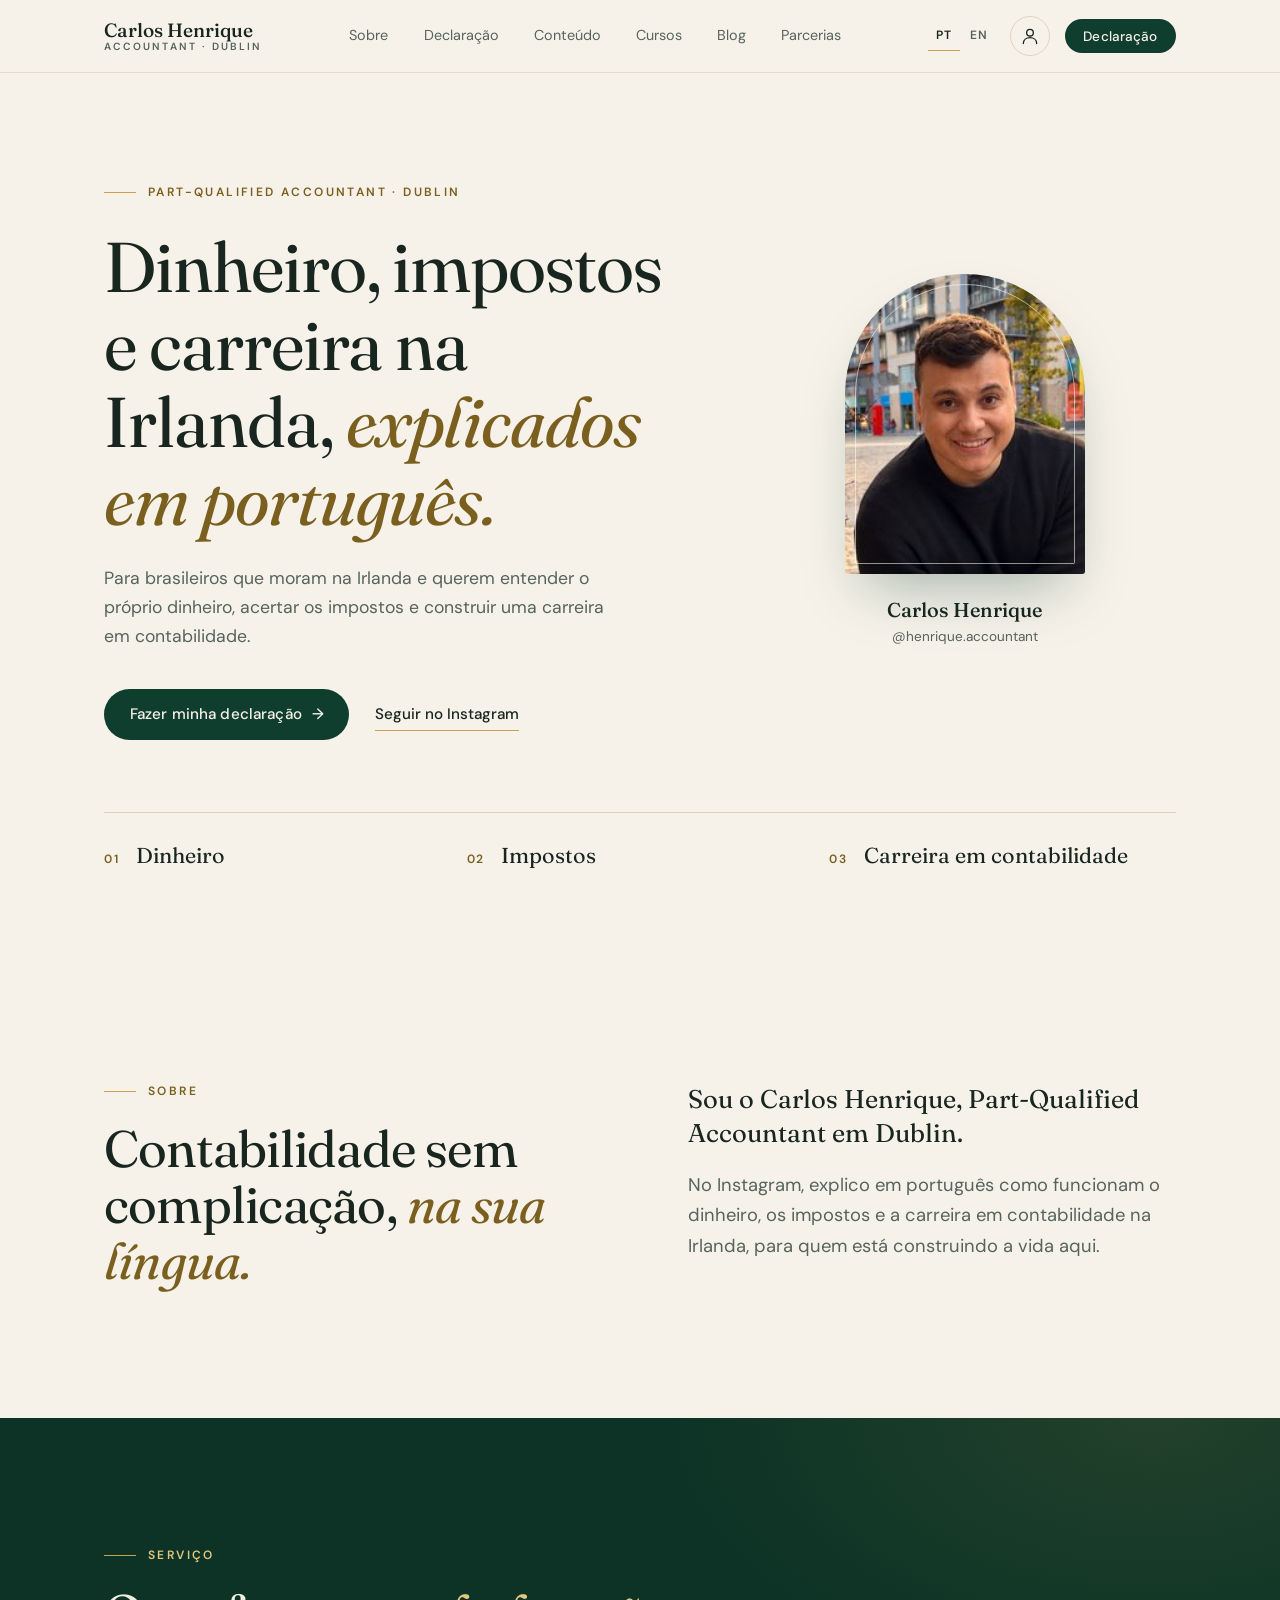
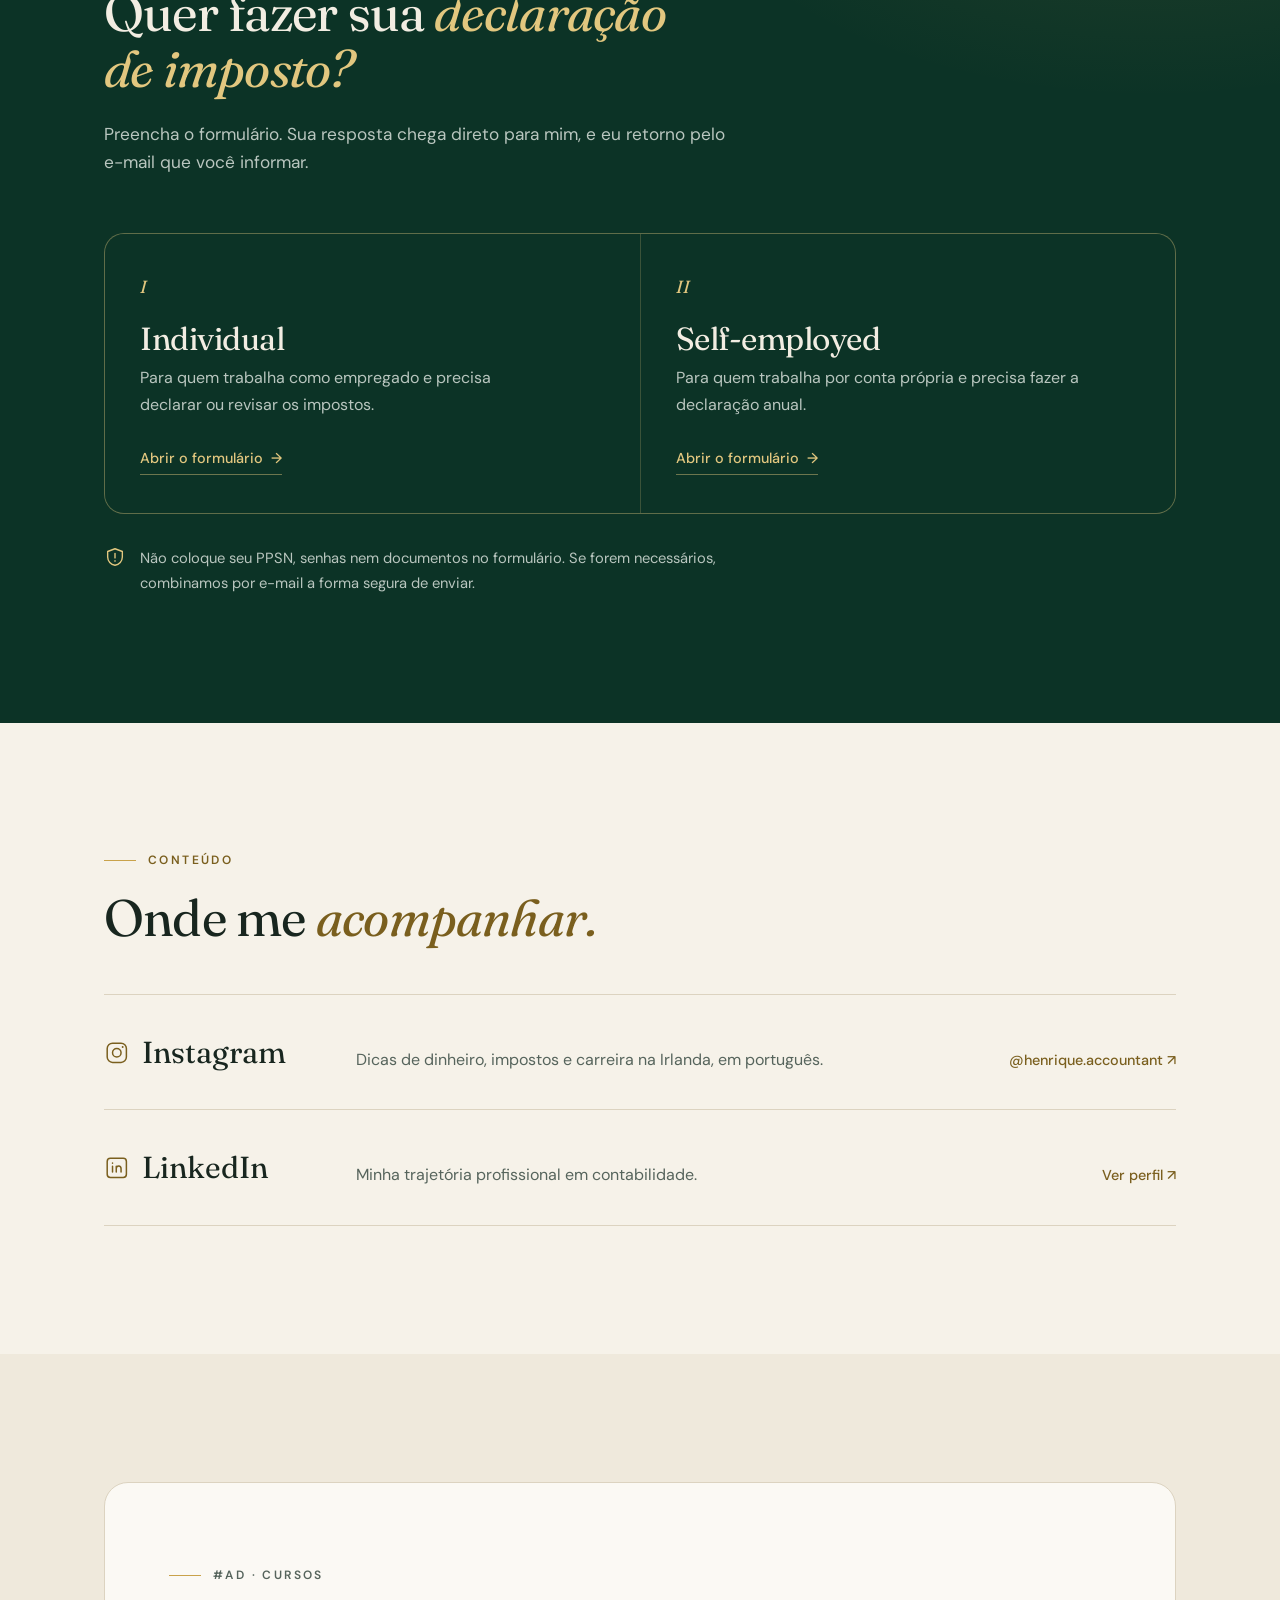
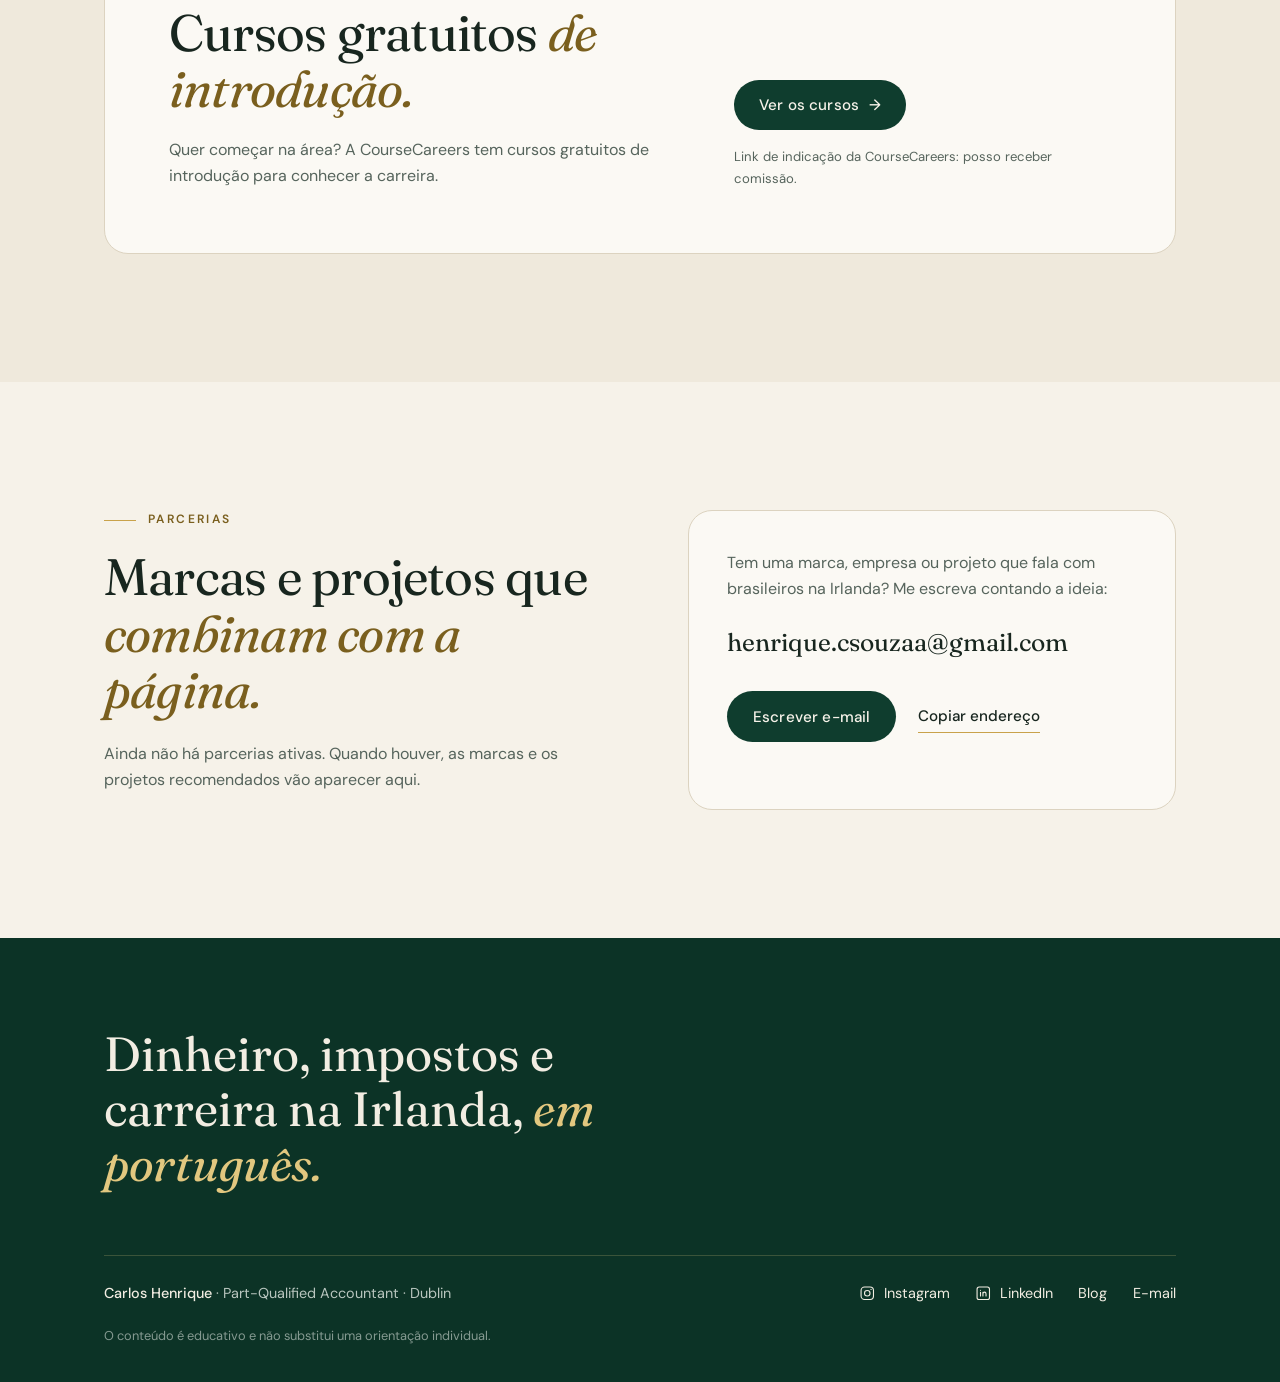
==== public/index.html @ ecec94c2 "Ícone da área do aluno no topo do site Ícone de pessoa ao lado do botão Declaração, na página inicia" ====
<!DOCTYPE html>
<html lang="pt-BR" data-idioma="pt">
<head>
    <meta charset="utf-8">
    <meta name="viewport" content="width=device-width, initial-scale=1">
    <meta name="color-scheme" content="only light">
    <meta name="description" content="Carlos Henrique, Part-Qualified Accountant em Dublin: dinheiro, impostos e carreira em contabilidade na Irlanda, explicados em português.">
    <title>Carlos Henrique | Contabilidade na Irlanda em português</title>
    <meta name="theme-color" content="#0F3D2E">
    <link rel="canonical" href="https://henriqueaccountant.com/">
    <!-- idiomas -->
    <link rel="alternate" hreflang="pt-BR" href="https://henriqueaccountant.com/">
    <link rel="alternate" hreflang="en" href="https://henriqueaccountant.com/en/">
    <link rel="alternate" hreflang="x-default" href="https://henriqueaccountant.com/en/">
    <!-- /idiomas -->

    <meta property="og:type" content="website">
    <meta property="og:locale" content="pt_BR">
    <meta property="og:title" content="Carlos Henrique | Contabilidade na Irlanda em português">
    <meta property="og:description" content="Dinheiro, impostos e carreira em contabilidade na Irlanda, explicados em português.">
    <meta property="og:site_name" content="Carlos Henrique">
    <meta property="og:url" content="https://henriqueaccountant.com/">
    <meta property="og:image" content="https://henriqueaccountant.com/og-imagem.png">
    <meta property="og:image:width" content="1200">
    <meta property="og:image:height" content="630">
    <meta name="twitter:card" content="summary_large_image">

    <!-- Dados para o Google -->
    <script type="application/ld+json">
    {
        "@context": "https://schema.org",
        "@type": "Person",
        "name": "Carlos Henrique",
        "jobTitle": "Part-Qualified Accountant",
        "description": "Dinheiro, impostos e carreira em contabilidade na Irlanda, explicados em português.",
        "url": "https://henriqueaccountant.com/",
        "image": "https://henriqueaccountant.com/img/carlos.jpg",
        "address": { "@type": "PostalAddress", "addressLocality": "Dublin", "addressCountry": "IE" },
        "sameAs": ["https://www.instagram.com/henrique.accountant/", "https://www.linkedin.com/in/carlos-henrique-de-souza-ba167914a"]
    }
    </script>

    <link rel="icon" type="image/png" sizes="32x32" href="favicon-32.png">
    <link rel="apple-touch-icon" href="apple-touch-icon.png">
    <link rel="preconnect" href="https://fonts.googleapis.com">
    <link href="https://fonts.googleapis.com/css2?family=Fraunces:ital,opsz,wght@0,9..144,400;0,9..144,500;0,9..144,600;1,9..144,400;1,9..144,500&family=DM+Sans:wght@400;500;600&display=swap" rel="stylesheet">
    <link rel="stylesheet" href="style.css">
</head>
<body>
    <a class="pular" href="#conteudo">Pular para o conteúdo</a>

    <header class="topo">
        <div class="caixa topo__linha">
            <a href="#inicio" class="marca">Carlos Henrique<span>Accountant · Dublin</span></a>
            <nav class="menu" aria-label="Menu principal">
                <a href="#sobre">Sobre</a>
                <a href="#imposto">Declaração</a>
                <a href="#conteudo-redes">Conteúdo</a>
                <a href="#cursos">Cursos</a>
                <a href="/blog/">Blog</a>
                <a href="#parcerias">Parcerias</a>
            </nav>
            <div class="topo__acoes">
                <!-- Idioma: os links são relativos ("./" e "en/"); o gerador ajusta nas outras versões -->
                <nav class="idiomas" aria-label="Idioma">
                    <a href="./" hreflang="pt-BR" lang="pt-BR" data-idioma="pt">PT</a>
                    <a href="en/" hreflang="en" lang="en" data-idioma="en">EN</a>
                </nav>
                <a href="/conta/" class="topo__conta" aria-label="Área do aluno" title="Área do aluno"><svg class="icone" viewBox="0 0 24 24" aria-hidden="true"><circle cx="12" cy="8" r="4"/><path d="M4 21c0-4.4 3.6-7 8-7s8 2.6 8 7"/></svg></a>
                <a href="https://tally.so/r/2EqxZj" target="_blank" rel="noopener" class="botao botao--pequeno">Declaração</a>
            </div>
        </div>
    </header>

    <main id="conteudo">
        <!-- Início -->
        <section id="inicio" class="hero">
            <div class="caixa hero__grade">
                <div class="hero__texto">
                    <p class="rotulo"><span class="rotulo__linha"></span>Part-Qualified Accountant · Dublin</p>
                    <h1>Dinheiro, impostos e carreira na Irlanda, <em>explicados em português.</em></h1>
                    <p class="hero__lead">Para brasileiros que moram na Irlanda e querem entender o próprio dinheiro, acertar os impostos e construir uma carreira em contabilidade.</p>
                    <div class="hero__botoes">
                        <a href="https://tally.so/r/2EqxZj" target="_blank" rel="noopener" class="botao">Fazer minha declaração <span aria-hidden="true">→</span></a>
                        <a href="https://www.instagram.com/henrique.accountant/" target="_blank" rel="noopener" class="link-seta">Seguir no Instagram</a>
                    </div>
                </div>
                <figure class="retrato">
                    <div class="retrato__moldura"><img src="img/carlos.jpg" alt="Foto do Carlos Henrique" width="240" height="240"></div>
                    <figcaption><strong>Carlos Henrique</strong><span>@henrique.accountant</span></figcaption>
                </figure>
            </div>
            <div class="caixa">
                <ul class="faixa" aria-label="Temas">
                    <li><span>01</span>Dinheiro</li>
                    <li><span>02</span>Impostos</li>
                    <li><span>03</span>Carreira em contabilidade</li>
                </ul>
            </div>
        </section>

        <!-- Sobre -->
        <section id="sobre" class="secao">
            <div class="caixa duas">
                <div>
                    <p class="rotulo"><span class="rotulo__linha"></span>Sobre</p>
                    <h2>Contabilidade sem complicação, <em>na sua língua.</em></h2>
                </div>
                <div class="duas__texto">
                    <p>Sou o Carlos Henrique, Part-Qualified Accountant em Dublin.</p>
                    <p>No Instagram, explico em português como funcionam o dinheiro, os impostos e a carreira em contabilidade na Irlanda, para quem está construindo a vida aqui.</p>
                </div>
            </div>
        </section>

        <!-- Declaração de imposto -->
        <section id="imposto" class="secao secao--escura">
            <div class="caixa">
                <div class="cabeca">
                    <p class="rotulo"><span class="rotulo__linha"></span>Serviço</p>
                    <h2>Quer fazer sua <em>declaração de imposto?</em></h2>
                    <p class="cabeca__texto">Preencha o formulário. Sua resposta chega direto para mim, e eu retorno pelo e-mail que você informar.</p>
                </div>
                <div class="opcoes">
                    <a class="opcao" href="https://tally.so/r/2EqxZj" target="_blank" rel="noopener">
                        <span class="opcao__num">I</span>
                        <h3>Individual</h3>
                        <p>Para quem trabalha como empregado e precisa declarar ou revisar os impostos.</p>
                        <span class="opcao__link">Abrir o formulário <span aria-hidden="true">→</span></span>
                    </a>
                    <a class="opcao" href="https://tally.so/r/2EqxZj" target="_blank" rel="noopener">
                        <span class="opcao__num">II</span>
                        <h3>Self-employed</h3>
                        <p>Para quem trabalha por conta própria e precisa fazer a declaração anual.</p>
                        <span class="opcao__link">Abrir o formulário <span aria-hidden="true">→</span></span>
                    </a>
                </div>
                <p class="aviso"><svg viewBox="0 0 24 24" aria-hidden="true"><path d="M12 3l8 3v6c0 4.5-3.4 8.3-8 9-4.6-.7-8-4.5-8-9V6z"/><path d="M12 8v5M12 16v.5"/></svg>
                    <span>Não coloque seu PPSN, senhas nem documentos no formulário. Se forem necessários, combinamos por e-mail a forma segura de enviar.</span></p>
            </div>
        </section>

        <!-- Conteúdo nas redes -->
        <section id="conteudo-redes" class="secao">
            <div class="caixa">
                <div class="cabeca">
                    <p class="rotulo"><span class="rotulo__linha"></span>Conteúdo</p>
                    <h2>Onde me <em>acompanhar.</em></h2>
                </div>
                <div class="lista-links">
                    <a href="https://www.instagram.com/henrique.accountant/" target="_blank" rel="noopener">
                        <span class="lista-links__nome"><svg class="icone icone--grande" viewBox="0 0 24 24" aria-hidden="true"><rect x="3" y="3" width="18" height="18" rx="5"/><circle cx="12" cy="12" r="4"/><circle cx="17.5" cy="6.5" r=".9" class="icone__ponto"/></svg>Instagram</span>
                        <span class="lista-links__desc">Dicas de dinheiro, impostos e carreira na Irlanda, em português.</span>
                        <span class="lista-links__fim">@henrique.accountant <span aria-hidden="true">↗</span></span>
                    </a>
                    <a href="https://www.linkedin.com/in/carlos-henrique-de-souza-ba167914a" target="_blank" rel="noopener">
                        <span class="lista-links__nome"><svg class="icone icone--grande" viewBox="0 0 24 24" aria-hidden="true"><rect x="3" y="3" width="18" height="18" rx="3"/><path d="M8 10.5V16M8 7.6v.1M11.5 16v-5.5M11.5 13c0-1.7 1-2.6 2.3-2.6s2.2.9 2.2 2.6V16"/></svg>LinkedIn</span>
                        <span class="lista-links__desc">Minha trajetória profissional em contabilidade.</span>
                        <span class="lista-links__fim">Ver perfil <span aria-hidden="true">↗</span></span>
                    </a>
                </div>
            </div>
        </section>

        <!-- Cursos -->
        <section id="cursos" class="secao secao--papel">
            <div class="caixa">
                <div class="destaque">
                    <div>
                        <p class="rotulo"><span class="rotulo__linha"></span>#Ad · Cursos</p>
                        <h2>Cursos gratuitos <em>de introdução.</em></h2>
                        <p>Quer começar na área? A CourseCareers tem cursos gratuitos de introdução para conhecer a carreira.</p>
                    </div>
                    <div class="destaque__acao">
                        <a href="https://coursecareers.com/a/Henrique" target="_blank" rel="noopener sponsored" class="botao">Ver os cursos <span aria-hidden="true">→</span></a>
                        <p class="nota">Link de indicação da CourseCareers: posso receber comissão.</p>
                    </div>
                </div>
            </div>
        </section>

        <!-- Parcerias -->
        <section id="parcerias" class="secao">
            <div class="caixa duas">
                <div>
                    <p class="rotulo"><span class="rotulo__linha"></span>Parcerias</p>
                    <h2>Marcas e projetos que <em>combinam com a página.</em></h2>
                    <p class="duas__nota">Ainda não há parcerias ativas. Quando houver, as marcas e os projetos recomendados vão aparecer aqui.</p>
                </div>
                <div class="contato">
                    <p>Tem uma marca, empresa ou projeto que fala com brasileiros na Irlanda? Me escreva contando a ideia:</p>
                    <p class="contato__email" id="email">henrique.csouzaa@gmail.com</p>
                    <div class="contato__botoes">
                        <a class="botao" href="mailto:henrique.csouzaa@gmail.com?subject=Parceria%20-%20%40henrique.accountant">Escrever e-mail</a>
                        <button type="button" class="link-seta" id="copiar">Copiar endereço</button>
                    </div>
                    <p class="nota" id="copiado" role="status"></p>
                </div>
            </div>
        </section>
    </main>

    <footer class="rodape">
        <div class="caixa">
            <p class="rodape__frase">Dinheiro, impostos e carreira na Irlanda, <em>em português.</em></p>
            <div class="rodape__linha">
                <p><strong>Carlos Henrique</strong> · Part-Qualified Accountant · Dublin</p>
                <nav aria-label="Redes sociais">
                    <a class="rede" href="https://www.instagram.com/henrique.accountant/" target="_blank" rel="noopener"><svg class="icone" viewBox="0 0 24 24" aria-hidden="true"><rect x="3" y="3" width="18" height="18" rx="5"/><circle cx="12" cy="12" r="4"/><circle cx="17.5" cy="6.5" r=".9" class="icone__ponto"/></svg>Instagram</a>
                    <a class="rede" href="https://www.linkedin.com/in/carlos-henrique-de-souza-ba167914a" target="_blank" rel="noopener"><svg class="icone" viewBox="0 0 24 24" aria-hidden="true"><rect x="3" y="3" width="18" height="18" rx="3"/><path d="M8 10.5V16M8 7.6v.1M11.5 16v-5.5M11.5 13c0-1.7 1-2.6 2.3-2.6s2.2.9 2.2 2.6V16"/></svg>LinkedIn</a>
                    <a href="/blog/">Blog</a>
                    <a href="#parcerias">E-mail</a>
                </nav>
            </div>
            <p class="rodape__aviso">O conteúdo é educativo e não substitui uma orientação individual.</p>
        </div>
    </footer>

    <script>
        // Idioma: marca o atual e guarda a escolha (no Cloudflare, o Worker respeita o cookie)
        const idiomaAtual = document.documentElement.dataset.idioma;
        document.querySelectorAll(".idiomas a").forEach((a) => {
            if (a.dataset.idioma === idiomaAtual) a.setAttribute("aria-current", "true");
            a.addEventListener("click", () => {
                document.cookie = `idioma=${a.dataset.idioma}; path=/; max-age=31536000; samesite=lax`;
            });
        });

        // Copia o e-mail de parcerias e avisa quem não consegue abrir o app de e-mail
        document.getElementById("copiar").addEventListener("click", async () => {
            const aviso = document.getElementById("copiado");
            try {
                await navigator.clipboard.writeText(document.getElementById("email").textContent.trim());
                aviso.textContent = "E-mail copiado.";
            } catch {
                aviso.textContent = "Não deu para copiar. Selecione o endereço acima e copie.";
            }
        });
    </script>
</body>
</html>
---- public/style.css ----
/* Cores e fontes da página de links do Carlos: verde, creme e dourado.
   Sempre no tema claro, mesmo com o celular no modo escuro. */
:root {
  --fundo: #F6F2E9;
  --papel: #EFE9DC;
  --superficie: #FBF9F4;
  --linha: #DCD3C0;
  --texto: #18261F;
  --suave: #56645C;
  --verde: #0F3D2E;
  --verde-fundo: #0C3326;
  --ouro: #C9A24A;
  --ouro-claro: #E2C77F;
  --ouro-texto: #7A5F1E;
  --titulo: 'Fraunces', Georgia, 'Times New Roman', serif;
  --corpo: 'DM Sans', system-ui, -apple-system, 'Segoe UI', sans-serif;
  color-scheme: light;
}

* { margin: 0; box-sizing: border-box; }
html { scroll-behavior: smooth; scroll-padding-top: 5rem; }
body { font-family: var(--corpo); background: var(--fundo); color: var(--texto); line-height: 1.65; -webkit-font-smoothing: antialiased; }
img { max-width: 100%; display: block; }
a { color: inherit; }
h1, h2, h3 { font-family: var(--titulo); font-weight: 400; letter-spacing: -.015em; line-height: 1.1; }
h1 em, h2 em, .rodape__frase em { font-style: italic; color: var(--ouro-texto); }

.caixa { max-width: 1120px; margin: 0 auto; padding: 0 24px; }
.pular { position: absolute; left: -999px; }
.pular:focus { left: 12px; top: 12px; z-index: 100; background: var(--superficie); padding: 8px 12px; border-radius: 8px; }

/* Rótulo com fio dourado */
.rotulo { display: flex; align-items: center; gap: .75rem; font-size: .75rem; font-weight: 600; letter-spacing: .2em; text-transform: uppercase; color: var(--ouro-texto); }
.rotulo__linha { width: 32px; height: 1px; background: var(--ouro); }

/* Botões e links */
.botao { display: inline-flex; align-items: center; gap: .6rem; padding: .95rem 1.6rem; border-radius: 999px; background: var(--verde); color: var(--fundo);
  font: 500 .95rem var(--corpo); letter-spacing: .01em; text-decoration: none; border: 0; cursor: pointer; transition: background .2s, transform .2s; }
.botao:hover { transform: translateY(-1px); background: color-mix(in srgb, var(--verde) 88%, var(--ouro)); }
.botao--pequeno { padding: .55rem 1.15rem; font-size: .85rem; }
.link-seta { background: none; border: 0; padding: .4rem 0; font: 500 .95rem var(--corpo); color: var(--texto); cursor: pointer;
  text-decoration: none; border-bottom: 1px solid var(--ouro); transition: color .2s; }
.link-seta:hover { color: var(--ouro-texto); }

/* Topo */
.topo { position: sticky; top: 0; z-index: 50; background: color-mix(in srgb, var(--fundo) 88%, transparent); backdrop-filter: blur(10px); border-bottom: 1px solid color-mix(in srgb, var(--linha) 70%, transparent); }
.topo__linha { display: flex; align-items: center; justify-content: space-between; gap: 1rem; height: 72px; }
.marca { display: flex; flex-direction: column; line-height: 1.15; text-decoration: none; font-family: var(--titulo); font-size: 1.2rem; font-weight: 500; }
.marca span { font-family: var(--corpo); font-size: .65rem; font-weight: 600; letter-spacing: .2em; text-transform: uppercase; color: var(--suave); }
.menu { display: none; gap: 2.2rem; font-size: .9rem; }
.menu a { text-decoration: none; color: var(--suave); transition: color .2s; }
.menu a:hover { color: var(--texto); }
@media (min-width: 900px) { .menu { display: flex; } }

/* Início */
.hero { padding: 64px 0 56px; }
.hero__grade { display: grid; gap: 56px; align-items: center; }
@media (min-width: 900px) { .hero { padding: 110px 0 80px; } .hero__grade { grid-template-columns: 1.35fr 1fr; gap: 80px; } }
.hero h1 { margin-top: 1.6rem; font-size: clamp(2.5rem, 6.2vw, 4.4rem); }
.hero__lead { margin-top: 1.6rem; max-width: 33rem; font-size: 1.1rem; color: var(--suave); }
.hero__botoes { margin-top: 2.4rem; display: flex; flex-wrap: wrap; align-items: center; gap: 1.6rem; }

.retrato { justify-self: center; text-align: center; }
.retrato__moldura { position: relative; width: 240px; height: 300px; border-radius: 999px 999px 18px 18px; overflow: hidden;
  box-shadow: 0 30px 60px -20px rgba(15, 61, 46, .35); }
.retrato__moldura::after { content: ""; position: absolute; inset: 10px; border-radius: 999px 999px 12px 12px; border: 1px solid rgba(255, 255, 255, .55); pointer-events: none; }
.retrato__moldura img { width: 100%; height: 100%; object-fit: cover; object-position: 50% 30%; }
.retrato figcaption { margin-top: 1.2rem; display: flex; flex-direction: column; }
.retrato strong { font-family: var(--titulo); font-weight: 500; font-size: 1.25rem; }
.retrato span { font-size: .85rem; color: var(--suave); }

.faixa { margin-top: 72px; list-style: none; padding: 1.6rem 0 0; border-top: 1px solid var(--linha); display: grid; gap: 1rem; }
@media (min-width: 700px) { .faixa { grid-template-columns: repeat(3, 1fr); } }
.faixa li { display: flex; align-items: baseline; gap: 1rem; font-family: var(--titulo); font-size: 1.35rem; }
.faixa span { font-family: var(--corpo); font-size: .75rem; font-weight: 600; letter-spacing: .15em; color: var(--ouro-texto); }

/* Seções */
.secao { padding: 96px 0; }
@media (min-width: 900px) { .secao { padding: 128px 0; } }
.secao h2 { margin-top: 1.2rem; font-size: clamp(2rem, 4.6vw, 3.2rem); max-width: 18ch; }
.cabeca { max-width: 640px; }
.cabeca__texto { margin-top: 1.4rem; font-size: 1.08rem; }

.duas { display: grid; gap: 40px; }
@media (min-width: 900px) { .duas { grid-template-columns: 1fr 1fr; gap: 96px; align-items: start; } }
.duas__texto p { font-size: 1.15rem; color: var(--suave); }
.duas__texto p:first-child { font-family: var(--titulo); font-size: 1.6rem; line-height: 1.35; color: var(--texto); }
.duas__texto p + p { margin-top: 1.2rem; }
.duas__nota { margin-top: 1.4rem; color: var(--suave); max-width: 30rem; }

/* Declaração (seção escura) */
.secao--escura { background: var(--verde-fundo); color: #F2EDE2;
  background-image: radial-gradient(700px 400px at 90% 0%, rgba(201, 162, 74, .12), transparent 70%); }
.secao--escura .rotulo { color: var(--ouro-claro); }
.secao--escura h2 em { color: var(--ouro-claro); }
.secao--escura .cabeca__texto { color: #B9C6BF; }
.opcoes { margin-top: 56px; display: grid; gap: 1px; background: rgba(226, 199, 127, .22); border: 1px solid rgba(226, 199, 127, .22); border-radius: 20px; overflow: hidden; }
@media (min-width: 760px) { .opcoes { grid-template-columns: 1fr 1fr; } }
.opcao { display: block; padding: 2.4rem 2.2rem; background: var(--verde-fundo); text-decoration: none; transition: background .25s; }
.opcao:hover { background: #10402F; }
.opcao__num { font-family: var(--titulo); font-style: italic; font-size: 1.1rem; color: var(--ouro-claro); }
.opcao h3 { margin-top: 1.2rem; font-size: 2rem; }
.opcao p { margin-top: .6rem; color: #B9C6BF; max-width: 26rem; }
.opcao__link { display: inline-flex; gap: .5rem; margin-top: 1.8rem; font-size: .9rem; font-weight: 500; color: var(--ouro-claro); padding-bottom: .2rem; border-bottom: 1px solid rgba(226, 199, 127, .45); }
.aviso { margin-top: 32px; display: flex; gap: .9rem; align-items: flex-start; font-size: .92rem; color: #B9C6BF; max-width: 680px; }
.aviso svg { flex-shrink: 0; width: 22px; height: 22px; fill: none; stroke: var(--ouro-claro); stroke-width: 1.5; stroke-linecap: round; stroke-linejoin: round; }

/* Conteúdo (lista editorial) */
.lista-links { margin-top: 48px; border-top: 1px solid var(--linha); }
.lista-links a { display: grid; gap: .3rem; padding: 2rem 0; border-bottom: 1px solid var(--linha); text-decoration: none; transition: padding .25s; }
@media (min-width: 760px) { .lista-links a { grid-template-columns: 220px 1fr auto; align-items: baseline; gap: 2rem; } }
.lista-links a:hover { padding-left: .8rem; }
.lista-links__nome { font-family: var(--titulo); font-size: 1.9rem; }
.lista-links__desc { color: var(--suave); }
.lista-links__fim { font-size: .9rem; font-weight: 500; color: var(--ouro-texto); white-space: nowrap; }

/* Cursos */
.secao--papel { background: var(--papel); }
.destaque { display: grid; gap: 36px; padding: 3rem 2.4rem; border-radius: 24px; background: var(--superficie); border: 1px solid var(--linha); }
@media (min-width: 900px) { .destaque { grid-template-columns: 1.4fr 1fr; align-items: end; padding: 4rem; } }
.destaque p { margin-top: 1.2rem; color: var(--suave); max-width: 32rem; }
.destaque__acao .nota { margin-top: 1rem; }
.nota { font-size: .82rem; color: var(--suave); }

/* Parcerias */
.contato { padding: 2.4rem; border-radius: 24px; background: var(--superficie); border: 1px solid var(--linha); }
.contato > p:first-child { color: var(--suave); }
.contato__email { margin-top: 1.2rem; font-family: var(--titulo); font-size: clamp(1.15rem, 4.4vw, 1.55rem); overflow-wrap: anywhere; }
.contato__botoes { margin-top: 1.8rem; display: flex; flex-wrap: wrap; align-items: center; gap: 1.4rem; }
.contato .nota { margin-top: .8rem; min-height: 1.2em; }

/* Rodapé */
.rodape { padding: 88px 0 36px; background: var(--verde-fundo); color: #B9C6BF; }
.rodape__frase { font-family: var(--titulo); font-size: clamp(1.8rem, 4.5vw, 3rem); line-height: 1.15; color: #F2EDE2; max-width: 20ch; }
.rodape__frase em { color: var(--ouro-claro); }
.rodape__linha { margin-top: 64px; padding-top: 1.6rem; border-top: 1px solid rgba(226, 199, 127, .22); display: flex; flex-wrap: wrap; justify-content: space-between; gap: 1rem; font-size: .9rem; }
.rodape__linha strong { color: #F2EDE2; font-weight: 500; }
.rodape nav { display: flex; gap: 1.6rem; }
.rodape nav a { text-decoration: none; color: #F2EDE2; }
.rodape nav a:hover { color: var(--ouro-claro); }
.rodape__aviso { margin-top: 1.2rem; font-size: .8rem; opacity: .7; }

/* Seletor de idioma */
.topo__acoes { display: flex; align-items: center; gap: .9rem; }
.idiomas { display: flex; gap: .2rem; font-size: .75rem; font-weight: 600; letter-spacing: .12em; }
.idiomas a { padding: .3rem .45rem; border-radius: 6px; text-decoration: none; color: var(--suave); }
.idiomas a:hover { color: var(--texto); }
.idiomas a[aria-current] { color: var(--texto); box-shadow: inset 0 -1px 0 var(--ouro); border-radius: 0; }

/* Página não encontrada */
.erro { min-height: 70vh; display: flex; flex-direction: column; justify-content: center; }
.erro h1 { margin-top: 1.2rem; font-size: clamp(2.4rem, 6vw, 4rem); }
.erro p { margin-top: 1.2rem; color: var(--suave); }
.erro .botao { margin-top: 2rem; align-self: flex-start; }

/* Topo no celular: nome numa linha só e botão sem quebrar */
.marca, .botao { white-space: nowrap; }
@media (max-width: 480px) {
  .marca { font-size: 1.05rem; }
  .marca span { display: none; }
  .topo__acoes { gap: .5rem; }
}

/* Blog */
.hero--pagina { padding-bottom: 64px; }
.hero--pagina h1 { max-width: 16ch; }
.secao--blog { padding-top: 0; }
.posts { display: grid; gap: 20px; }
@media (min-width: 760px) { .posts { grid-template-columns: repeat(2, 1fr); } }
.post-cartao { display: flex; flex-direction: column; border-radius: 20px; overflow: hidden; background: var(--superficie); border: 1px solid var(--linha); text-decoration: none; transition: transform .2s, border-color .2s; }
.post-cartao:hover { transform: translateY(-3px); border-color: var(--ouro); }
.post-cartao__capa { width: 100%; aspect-ratio: 16 / 9; object-fit: cover; }
.post-cartao__texto { padding: 1.8rem; }
.post-cartao__data { font-size: .8rem; font-weight: 600; letter-spacing: .08em; text-transform: uppercase; color: var(--ouro-texto); }
.post-cartao h2 { margin-top: .8rem; font-size: 1.7rem; }
.post-cartao p:not(.post-cartao__data) { margin-top: .6rem; color: var(--suave); }
.post-cartao .opcao__link { color: var(--ouro-texto); border-bottom-color: var(--ouro); }
.posts__vazio { color: var(--suave); font-size: 1.1rem; }

.post__cabeca { max-width: 780px; padding-top: 56px; padding-bottom: 40px; }
@media (min-width: 900px) { .post__cabeca { padding-top: 88px; } }
.post__cabeca .link-seta { font-size: .9rem; }
.post__cabeca .post-cartao__data { margin-top: 2.4rem; }
.post__cabeca h1 { margin-top: 1rem; font-size: clamp(2.2rem, 5.5vw, 3.6rem); }
.post__cabeca .hero__lead { margin-top: 1.2rem; }
.post__capa { margin-top: 2.4rem; width: 100%; border-radius: 20px; }
.post__texto { max-width: 720px; padding-bottom: 96px; font-size: 1.1rem; line-height: 1.8; }
.post__texto > * + * { margin-top: 1.3rem; }
.post__texto h2 { margin-top: 2.8rem; font-size: clamp(1.6rem, 4vw, 2.1rem); }
.post__texto h3 { margin-top: 2.2rem; font-size: 1.4rem; }
.post__texto ul, .post__texto ol { padding-left: 1.3rem; }
.post__texto li + li { margin-top: .5rem; }
.post__texto li::marker { color: var(--ouro-texto); }
.post__texto a { color: var(--ouro-texto); }
.post__texto strong { font-weight: 600; }
.post__texto img { border-radius: 16px; }
.post__texto blockquote { padding-left: 1.4rem; border-left: 2px solid var(--ouro); font-family: var(--titulo); font-style: italic; font-size: 1.3rem; color: var(--texto); }
.post__texto table { width: 100%; border-collapse: collapse; font-size: .95rem; }
.post__texto th, .post__texto td { padding: .6rem .8rem; border-bottom: 1px solid var(--linha); text-align: left; }

/* Ícones das redes sociais */
.icone { width: 1.15em; height: 1.15em; flex-shrink: 0; fill: none; stroke: currentColor; stroke-width: 1.6; stroke-linecap: round; stroke-linejoin: round; }
.icone__ponto { fill: currentColor; stroke: none; }
.rede { display: inline-flex; align-items: center; gap: .5rem; }
.rodape nav { flex-wrap: wrap; }
.lista-links__nome { display: inline-flex; align-items: center; gap: .8rem; }
.icone--grande { width: 1.6rem; height: 1.6rem; color: var(--ouro-texto); stroke-width: 1.4; }

/* Área do aluno: cadastro, login e conta */
.conta-pagina { min-height: 100vh; display: flex; flex-direction: column; }
.conta { flex: 1; display: flex; align-items: center; justify-content: center; padding-top: 48px; padding-bottom: 72px; }
.conta__cartao { width: 100%; max-width: 440px; padding: 2.4rem 2rem; border-radius: 24px; background: var(--superficie); border: 1px solid var(--linha); }
.conta__cartao--largo { max-width: 640px; }
.conta__cartao h1 { margin-top: 1rem; font-size: clamp(2rem, 6vw, 2.6rem); }
.conta__cartao h1 em { font-style: italic; color: var(--ouro-texto); }
.conta__form { margin-top: 1.8rem; display: grid; gap: 1.1rem; }
.campo { display: grid; gap: .4rem; font-size: .9rem; font-weight: 500; }
.campo input { width: 100%; padding: .85rem 1rem; border-radius: 12px; border: 1px solid var(--linha); background: var(--fundo); font: 400 1rem var(--corpo); color: var(--texto); }
.campo input:focus { outline: 2px solid var(--ouro); outline-offset: 1px; border-color: transparent; }
.conta__form .botao { justify-content: center; margin-top: .4rem; }
.conta__form .botao:disabled { opacity: .6; cursor: wait; }
.conta__nota { font-size: .82rem; color: var(--suave); }
.conta__erro { padding: .8rem 1rem; border-radius: 12px; background: #FBEDE6; color: #8A3517; font-size: .9rem; }
.conta__troca { margin-top: 1.4rem; font-size: .92rem; color: var(--suave); }
.conta__troca a { color: var(--ouro-texto); font-weight: 600; }
.conta__email { margin-top: .4rem; color: var(--suave); }
.conta__cursos { margin: 2rem 0; padding: 1.4rem; border-radius: 16px; background: var(--fundo); border: 1px dashed var(--linha); }
.conta__cursos h2 { font-size: 1.4rem; }
.conta__cursos p { margin-top: .4rem; color: var(--suave); }

/* Painel do administrador */
.sr-only { position: absolute; width: 1px; height: 1px; overflow: hidden; clip: rect(0 0 0 0); white-space: nowrap; }
.conta__admin { margin-top: -0.6rem; margin-bottom: 1.6rem; }
.admin { padding-top: 48px; padding-bottom: 96px; }
.admin__topo { display: flex; flex-wrap: wrap; justify-content: space-between; align-items: flex-end; gap: 1rem; }
.admin__topo h1 { margin-top: 1rem; font-size: clamp(2rem, 6vw, 3rem); }
.admin__topo h1 em { font-style: italic; color: var(--ouro-texto); }
.admin__numeros { margin-top: 2.4rem; display: grid; gap: 12px; }
@media (min-width: 700px) { .admin__numeros { grid-template-columns: repeat(3, 1fr); } }
.admin__numeros div { padding: 1.4rem 1.6rem; border-radius: 18px; background: var(--superficie); border: 1px solid var(--linha); }
.admin__numeros strong { display: block; font-family: var(--titulo); font-weight: 500; font-size: 2.4rem; line-height: 1; }
.admin__numeros span { display: block; margin-top: .5rem; font-size: .88rem; color: var(--suave); }
.admin__lista { margin-top: 2.4rem; }
.admin__busca { display: flex; flex-wrap: wrap; justify-content: space-between; align-items: center; gap: 1rem; margin-bottom: 1rem; }
.admin__busca h2 { font-size: 1.8rem; }
.admin__busca .campo { flex: 1; max-width: 360px; min-width: 220px; }
.admin__tabela { border-radius: 18px; border: 1px solid var(--linha); background: var(--superficie); overflow: hidden; }
.admin__tabela table { width: 100%; border-collapse: collapse; font-size: .95rem; }
.admin__tabela th { padding: .9rem 1.1rem; text-align: left; font-size: .75rem; font-weight: 600; letter-spacing: .12em; text-transform: uppercase; color: var(--suave); border-bottom: 1px solid var(--linha); }
.admin__tabela td { padding: .9rem 1.1rem; border-bottom: 1px solid var(--linha); overflow-wrap: anywhere; }
.admin__tabela tr:last-child td { border-bottom: 0; }
.admin__apagar { padding: .4rem .8rem; border-radius: 8px; border: 1px solid #E5B9A6; background: none; color: #8A3517; font: 500 .85rem var(--corpo); cursor: pointer; }
.admin__apagar:hover { background: #FBEDE6; }
.admin__selo { font-size: .78rem; font-weight: 600; color: var(--ouro-texto); }
.admin__vazio { margin-top: 1rem; color: var(--suave); }
/* No celular, cada aluno vira um cartão */
@media (max-width: 640px) {
  .admin__tabela thead { display: none; }
  .admin__tabela tr { display: block; padding: .9rem 1.1rem; border-bottom: 1px solid var(--linha); }
  .admin__tabela tr:last-child { border-bottom: 0; }
  .admin__tabela td { display: block; padding: .15rem 0; border: 0; }
  .admin__tabela td[data-rotulo="Nome"] { font-weight: 600; }
  .admin__tabela td[data-rotulo="E-mail"], .admin__tabela td[data-rotulo="Cadastro"] { color: var(--suave); font-size: .88rem; }
  .admin__tabela td:last-child { margin-top: .6rem; }
}

/* Elementos com "hidden" ficam escondidos mesmo com display definido */
[hidden] { display: none !important; }

/* Ícone da área do aluno no topo */
.topo__conta { display: inline-flex; align-items: center; justify-content: center; width: 40px; height: 40px; border-radius: 50%; border: 1px solid var(--linha); color: var(--texto); transition: border-color .2s, color .2s; }
.topo__conta:hover { border-color: var(--ouro); color: var(--ouro-texto); }
.topo__conta .icone { width: 20px; height: 20px; }
@media (max-width: 400px) { .topo__acoes { gap: .4rem; } .topo__conta { width: 36px; height: 36px; } }
@media (max-width: 480px) {
  .topo__linha { gap: .5rem; }
  .marca { font-size: 1rem; }
  .idiomas a { padding: .3rem .3rem; }
  .botao--pequeno { padding: .5rem .85rem; font-size: .8rem; }
}
@media (max-width: 380px) {
  .topo .caixa { padding: 0 14px; }
  .topo__conta { width: 34px; height: 34px; }
  .botao--pequeno { padding: .5rem .7rem; }
}
@media (max-width: 340px) {
  .topo__acoes .botao--pequeno { display: none; }
}
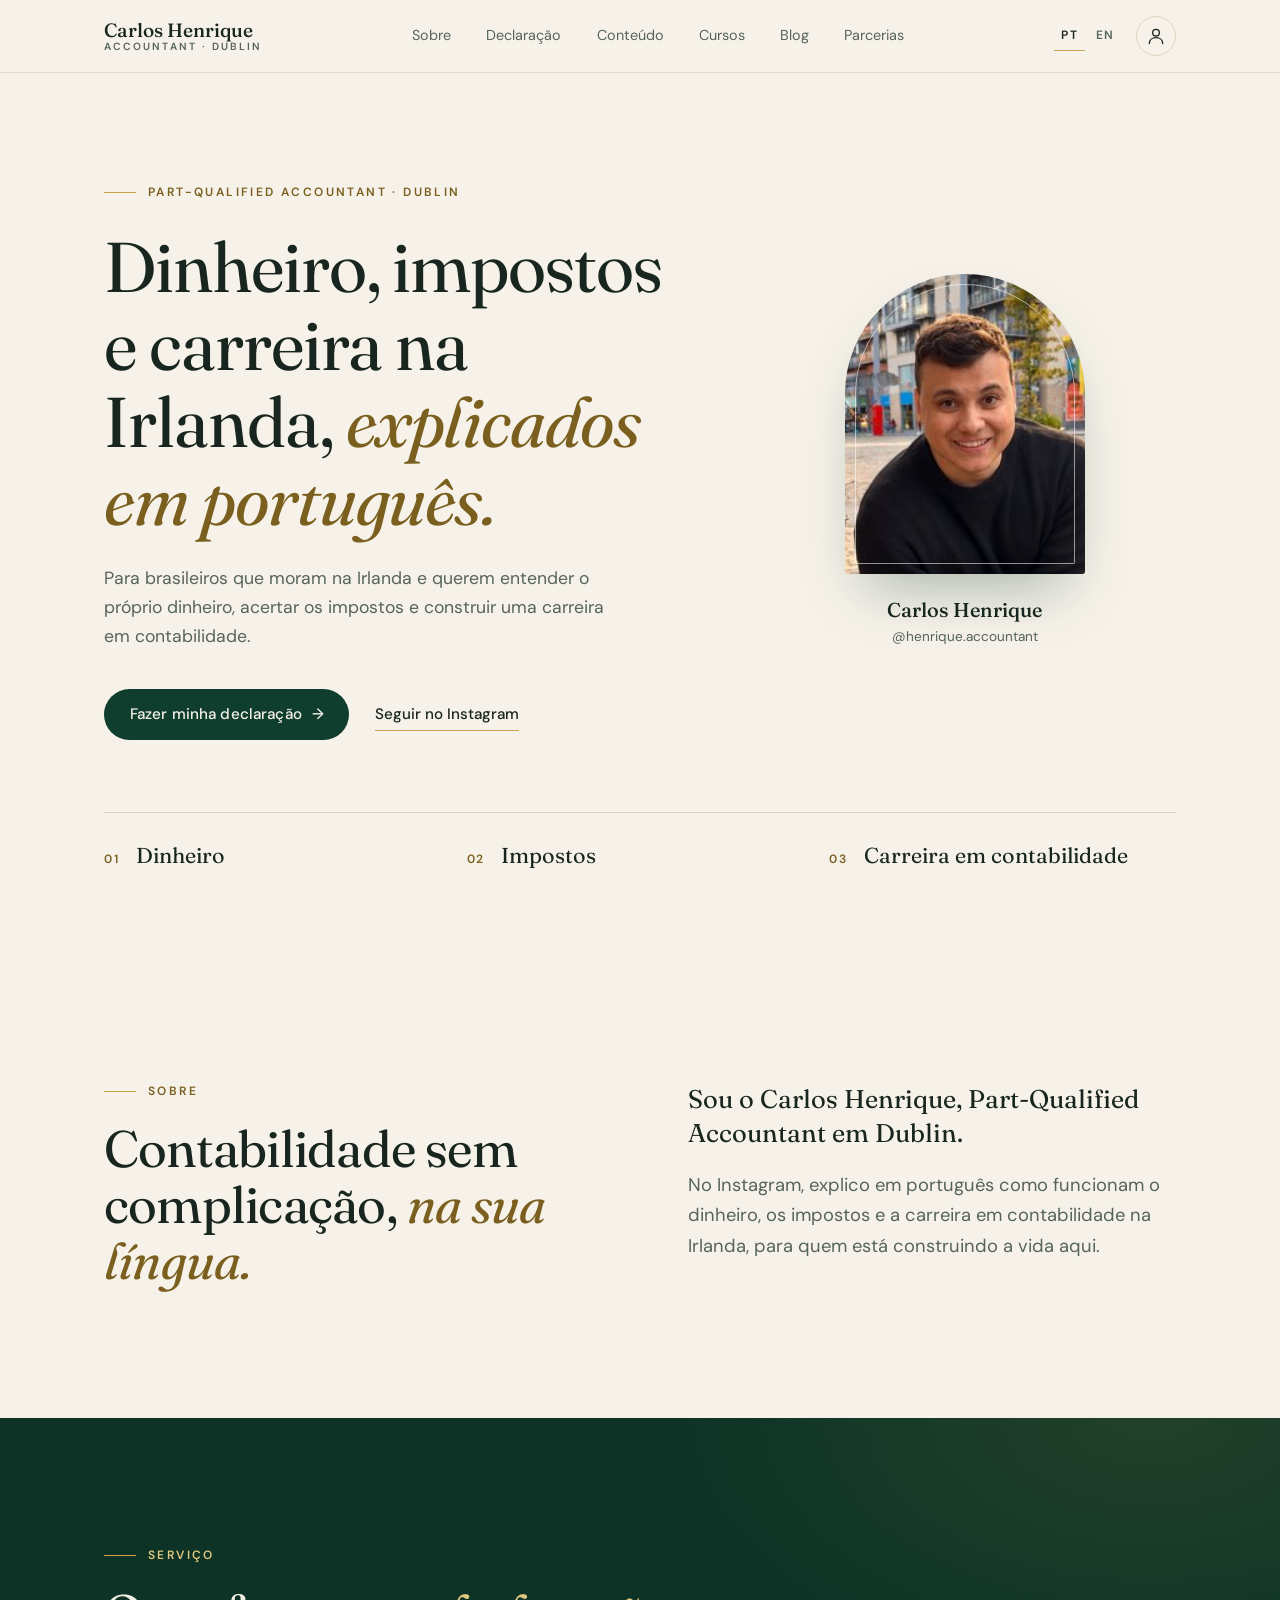
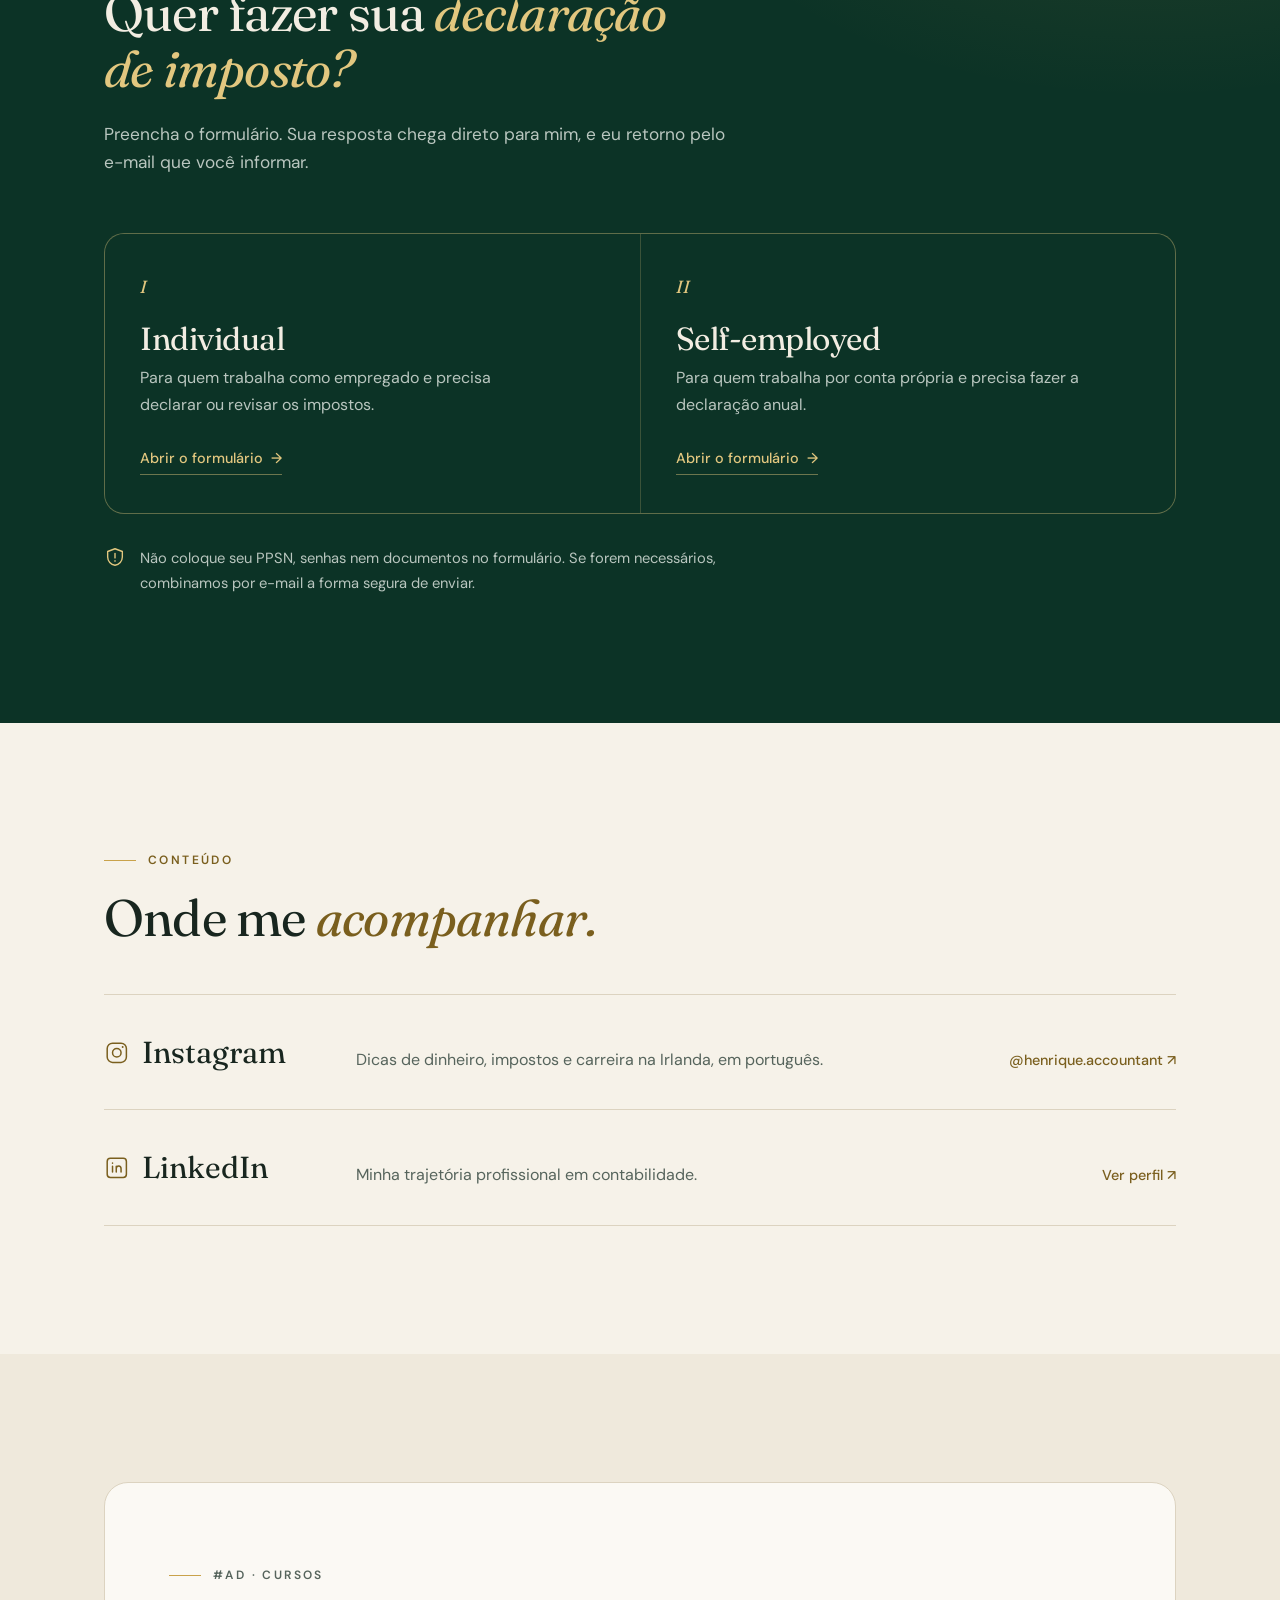
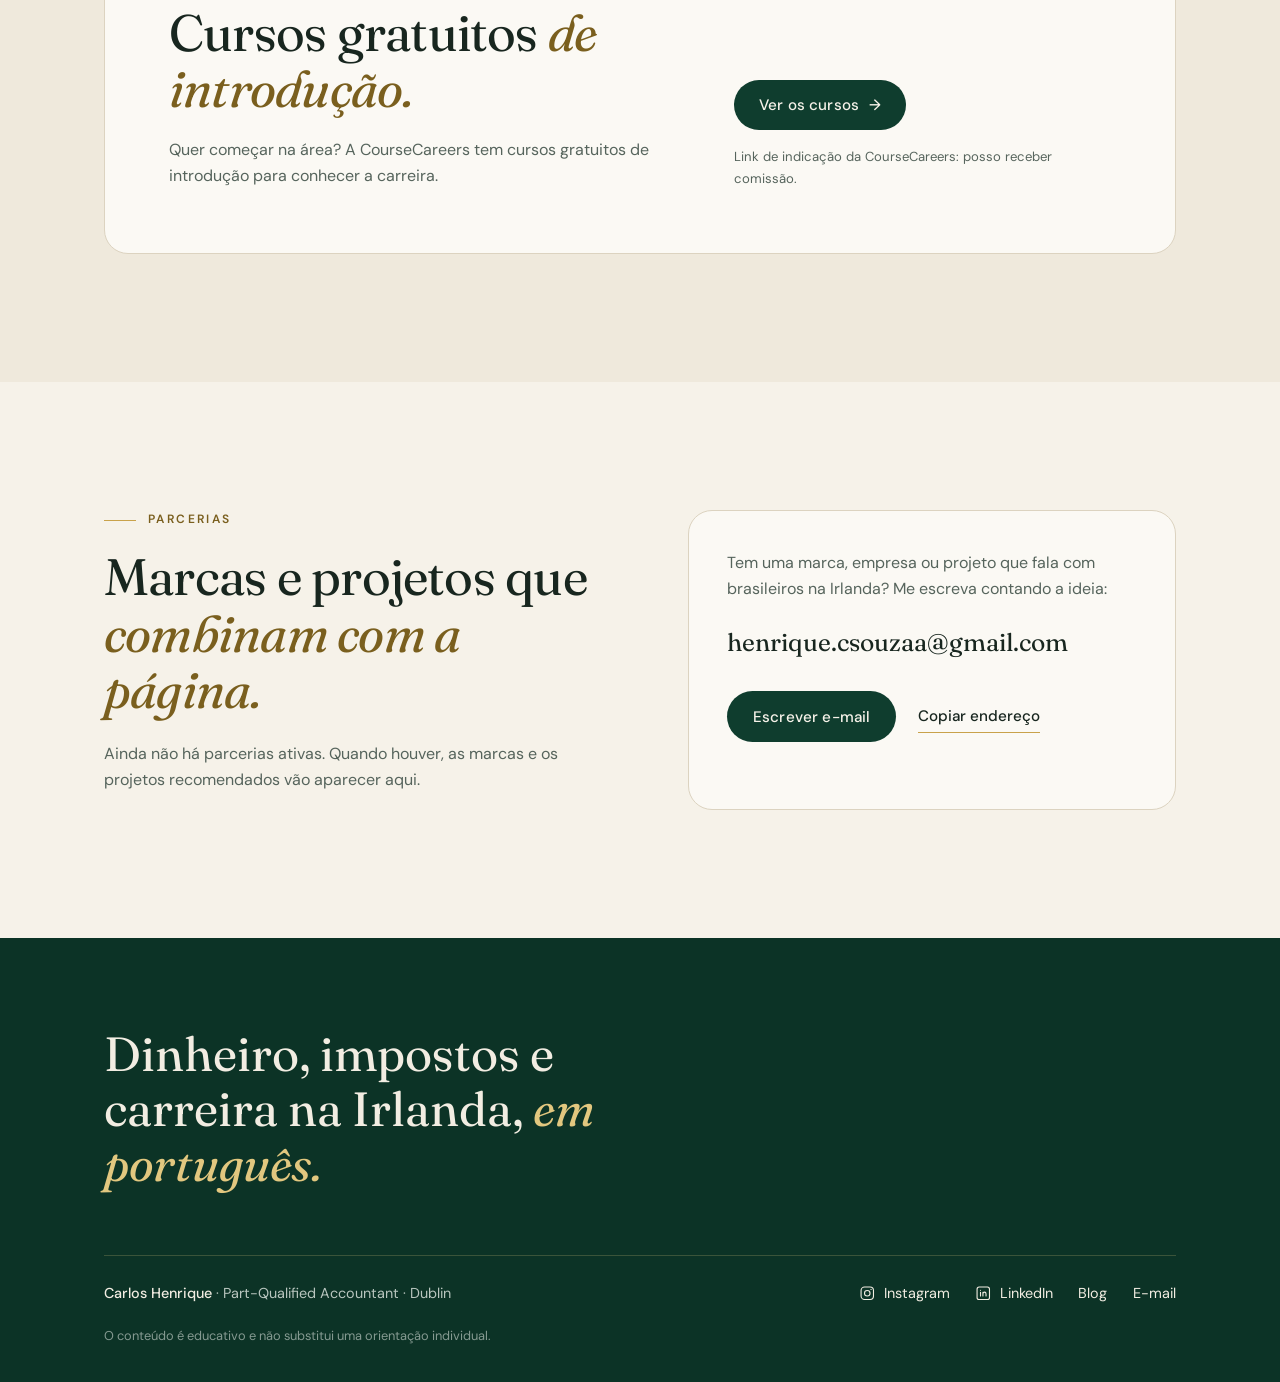
==== commit 891c88f0: "Tira o botão Declaração do topo do site O formulário continua nos botões da página (início e seção d" ====
--- a/public/index.html
+++ b/public/index.html
@@ -67,7 +67,6 @@
                     <a href="en/" hreflang="en" lang="en" data-idioma="en">EN</a>
                 </nav>
                 <a href="/conta/" class="topo__conta" aria-label="Área do aluno" title="Área do aluno"><svg class="icone" viewBox="0 0 24 24" aria-hidden="true"><circle cx="12" cy="8" r="4"/><path d="M4 21c0-4.4 3.6-7 8-7s8 2.6 8 7"/></svg></a>
-                <a href="https://tally.so/r/2EqxZj" target="_blank" rel="noopener" class="botao botao--pequeno">Declaração</a>
             </div>
         </div>
     </header>
--- a/public/style.css
+++ b/public/style.css
@@ -283,6 +283,3 @@
   .topo__conta { width: 34px; height: 34px; }
   .botao--pequeno { padding: .5rem .7rem; }
 }
-@media (max-width: 340px) {
-  .topo__acoes .botao--pequeno { display: none; }
-}
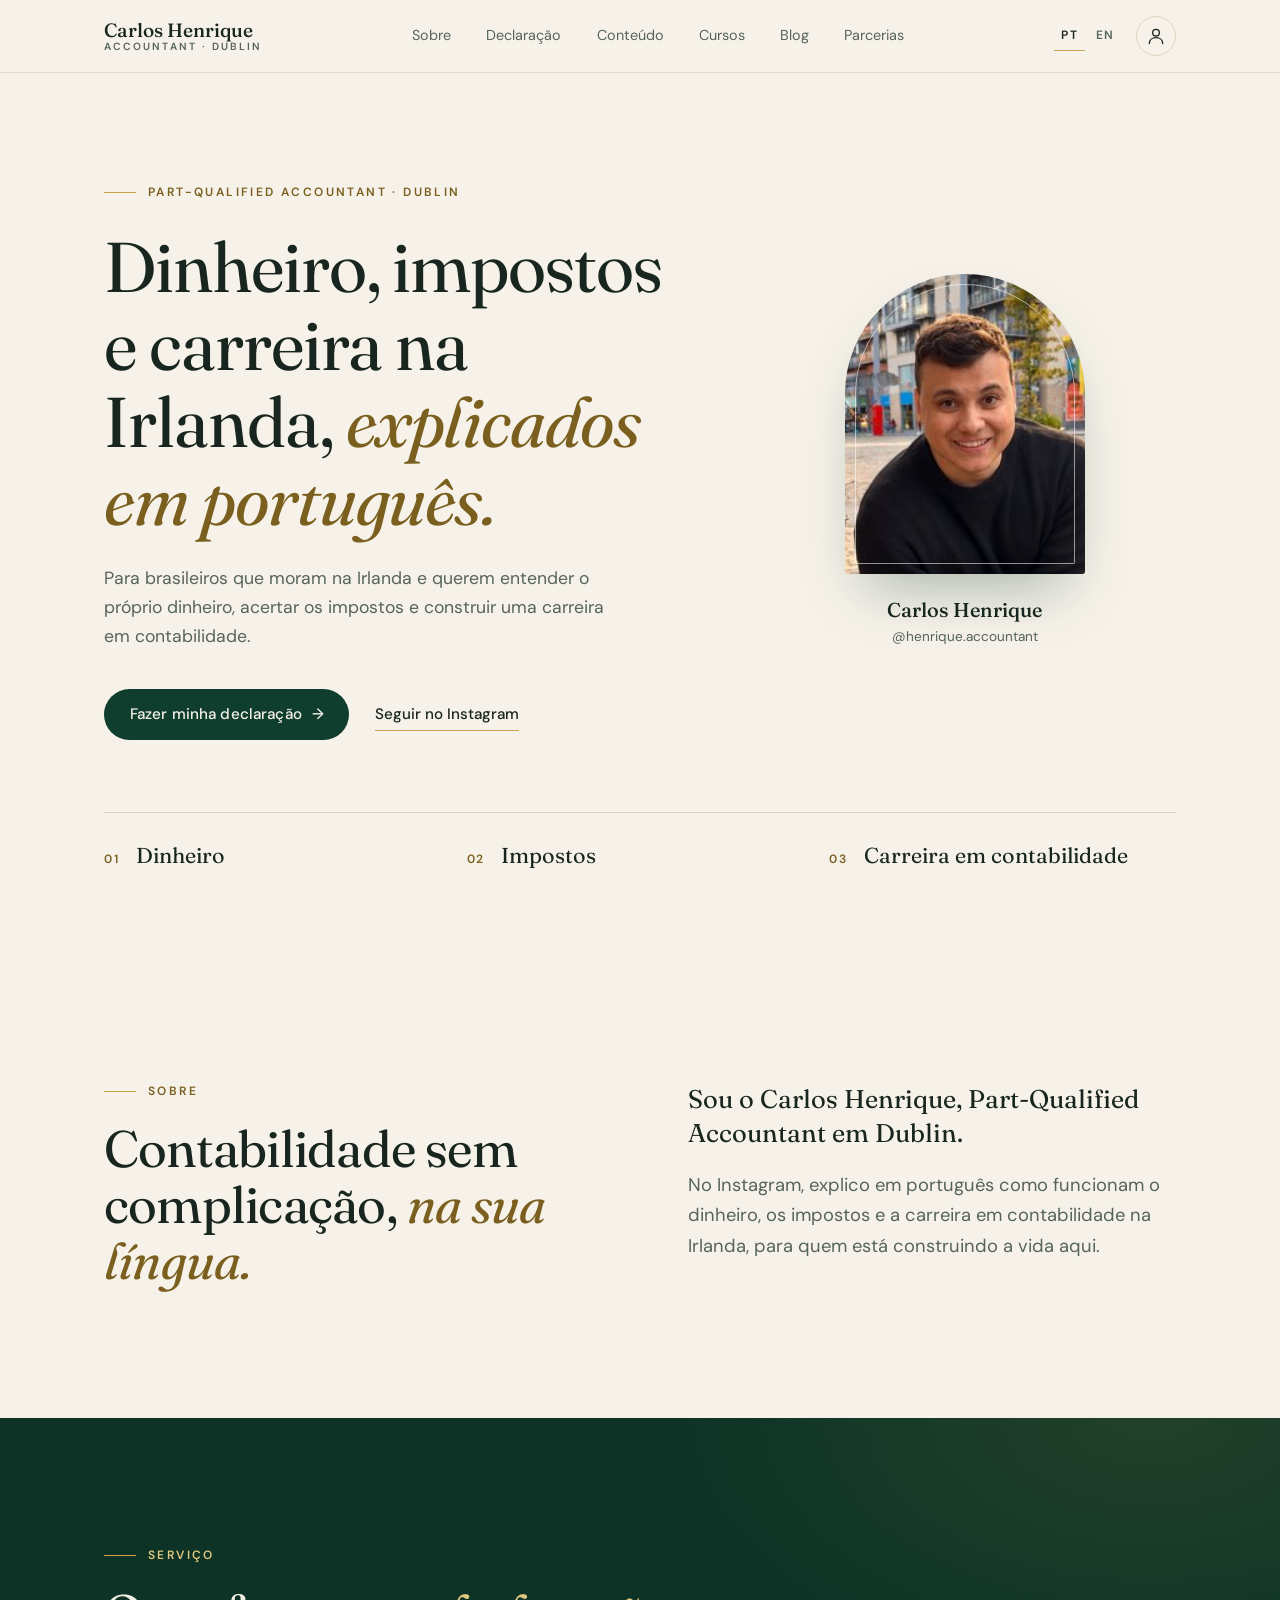
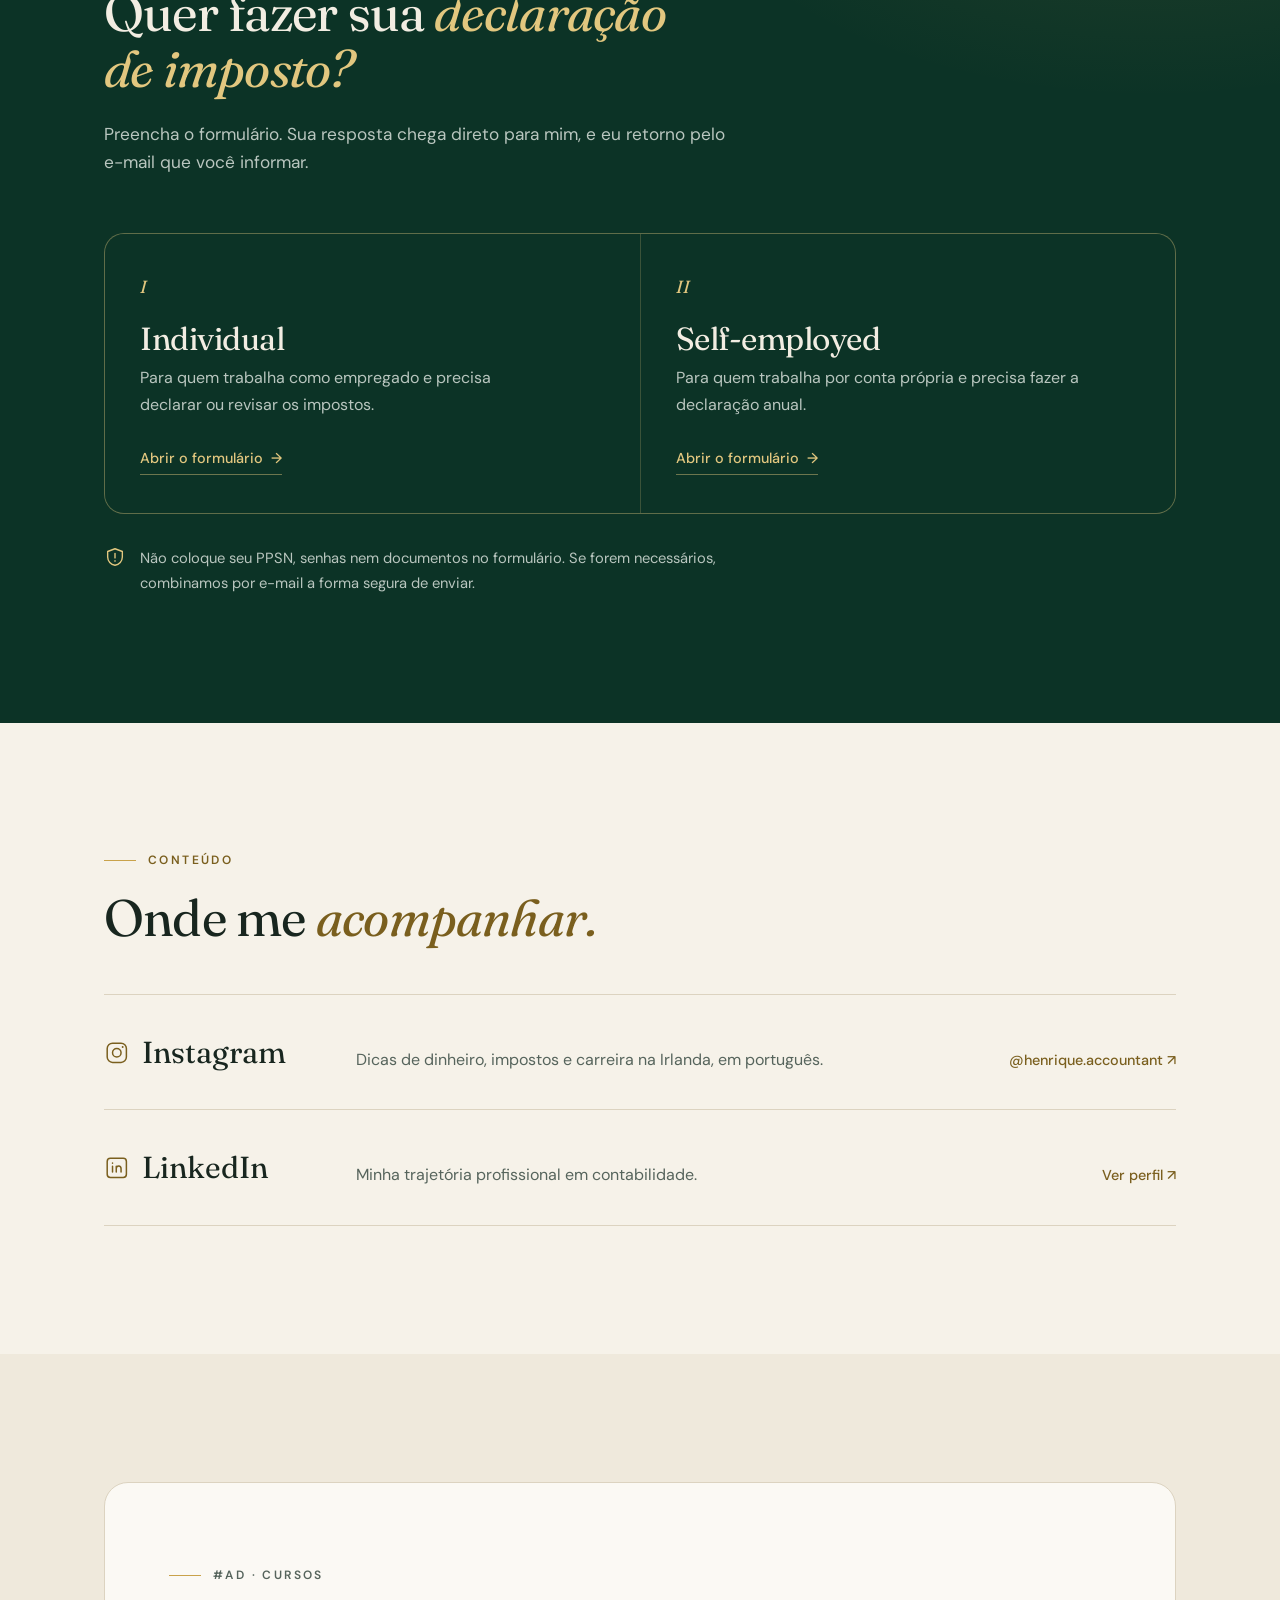
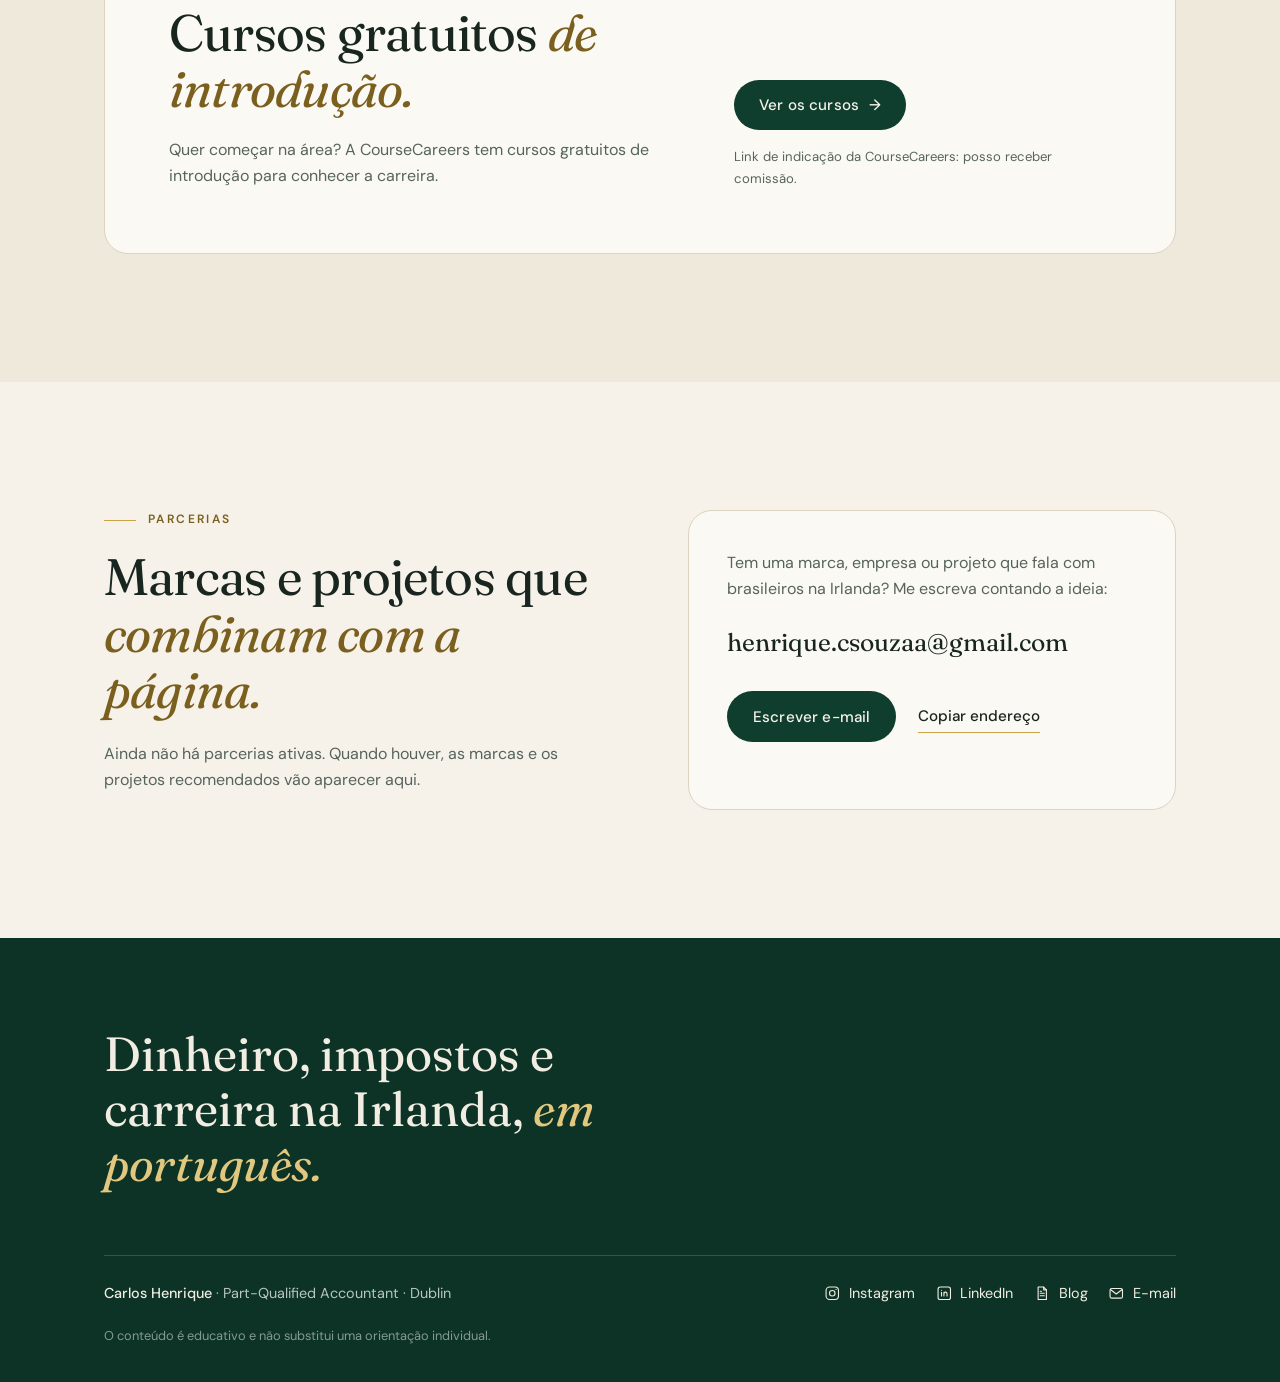
==== commit 5f8fd3b7: "Ícones do Blog e do E-mail no rodapé O rodapé do blog também ganha o link do Blog. No celular, os qu" ====
--- a/public/index.html
+++ b/public/index.html
@@ -207,8 +207,8 @@
                 <nav aria-label="Redes sociais">
                     <a class="rede" href="https://www.instagram.com/henrique.accountant/" target="_blank" rel="noopener"><svg class="icone" viewBox="0 0 24 24" aria-hidden="true"><rect x="3" y="3" width="18" height="18" rx="5"/><circle cx="12" cy="12" r="4"/><circle cx="17.5" cy="6.5" r=".9" class="icone__ponto"/></svg>Instagram</a>
                     <a class="rede" href="https://www.linkedin.com/in/carlos-henrique-de-souza-ba167914a" target="_blank" rel="noopener"><svg class="icone" viewBox="0 0 24 24" aria-hidden="true"><rect x="3" y="3" width="18" height="18" rx="3"/><path d="M8 10.5V16M8 7.6v.1M11.5 16v-5.5M11.5 13c0-1.7 1-2.6 2.3-2.6s2.2.9 2.2 2.6V16"/></svg>LinkedIn</a>
-                    <a href="/blog/">Blog</a>
-                    <a href="#parcerias">E-mail</a>
+                    <a class="rede" href="/blog/"><svg class="icone" viewBox="0 0 24 24" aria-hidden="true"><path d="M6 3h8l4 4v14H6z"/><path d="M14 3v4h4M9 12h6M9 15.5h6M9 9h2"/></svg>Blog</a>
+                    <a class="rede" href="#parcerias"><svg class="icone" viewBox="0 0 24 24" aria-hidden="true"><rect x="3" y="5" width="18" height="14" rx="2.5"/><path d="M3.5 6.5l8.5 6.5 8.5-6.5"/></svg>E-mail</a>
                 </nav>
             </div>
             <p class="rodape__aviso">O conteúdo é educativo e não substitui uma orientação individual.</p>
--- a/public/style.css
+++ b/public/style.css
@@ -283,3 +283,9 @@
   .topo__conta { width: 34px; height: 34px; }
   .botao--pequeno { padding: .5rem .7rem; }
 }
+
+/* Rodapé: quatro links com ícone cabem melhor no celular */
+.rodape nav { gap: .8rem 1.3rem; }
+@media (max-width: 600px) {
+  .rodape nav { display: grid; grid-template-columns: repeat(2, max-content); gap: .9rem 2rem; }
+}
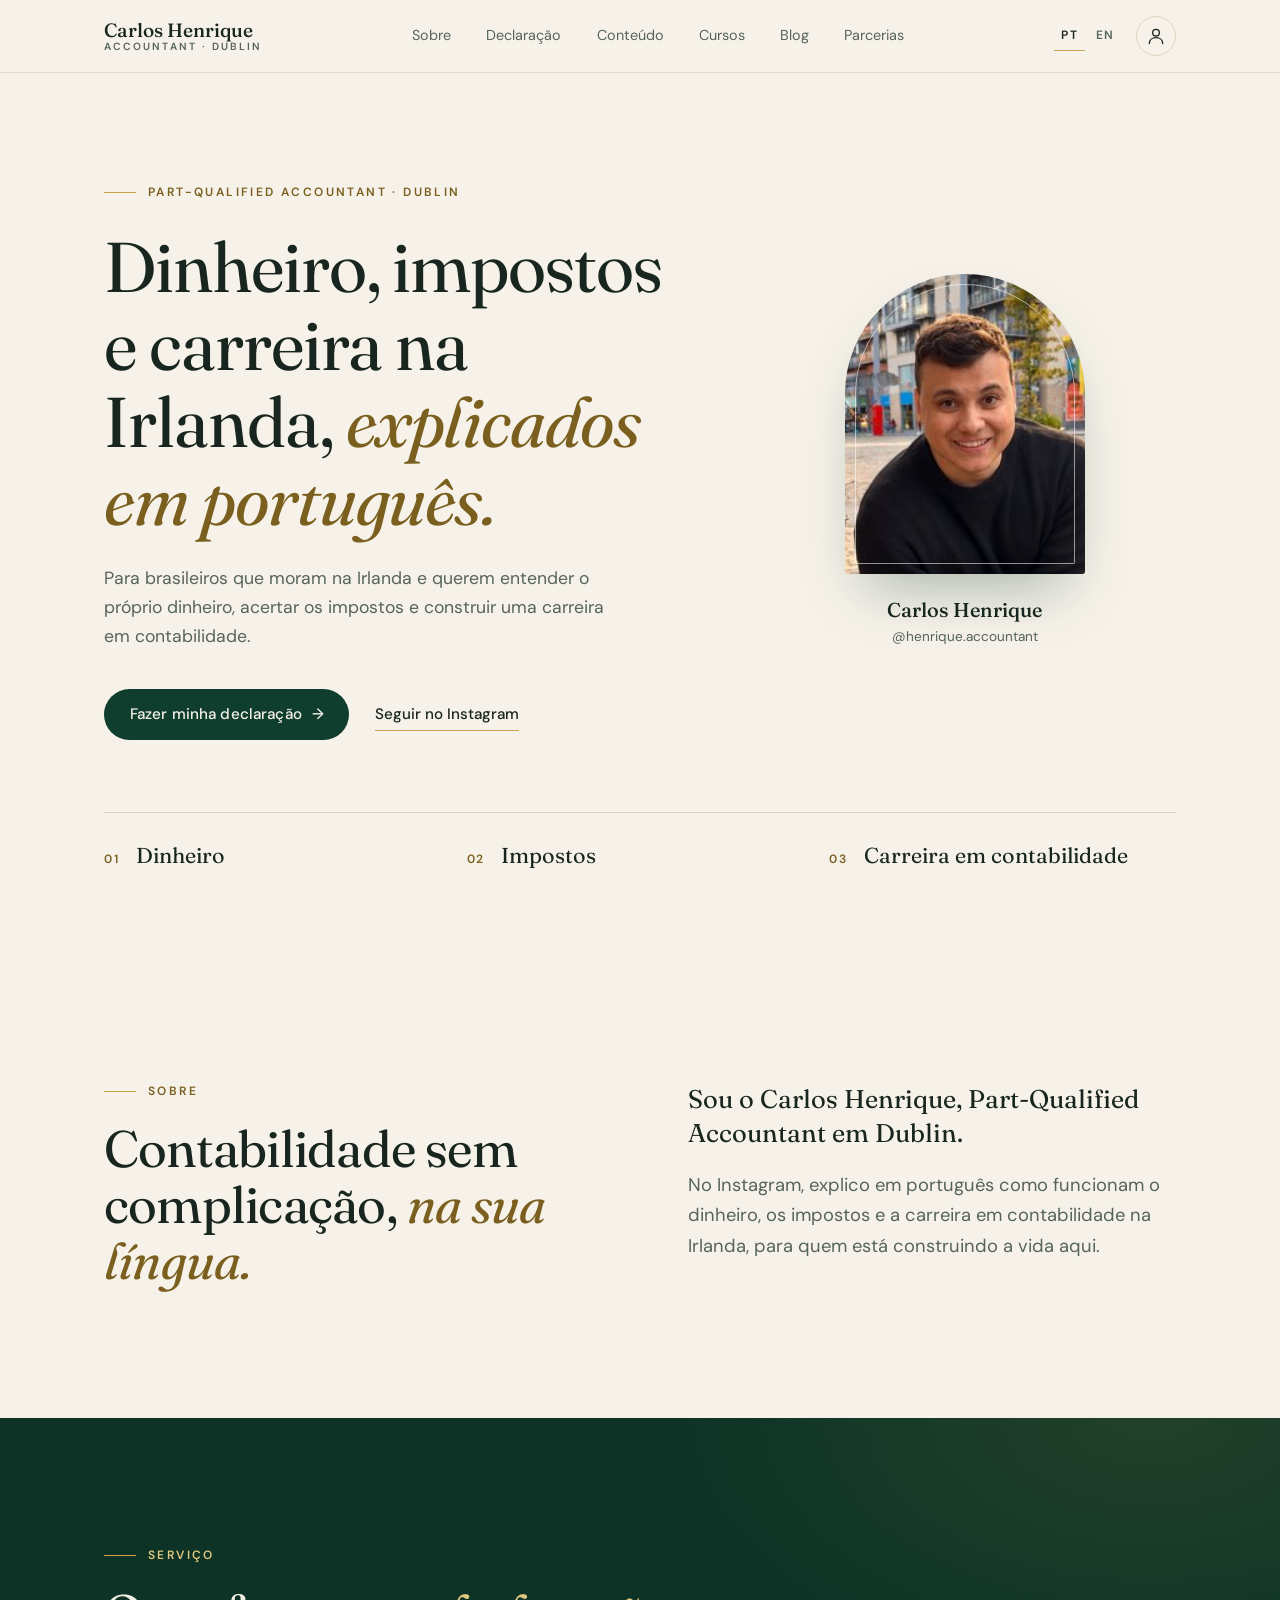
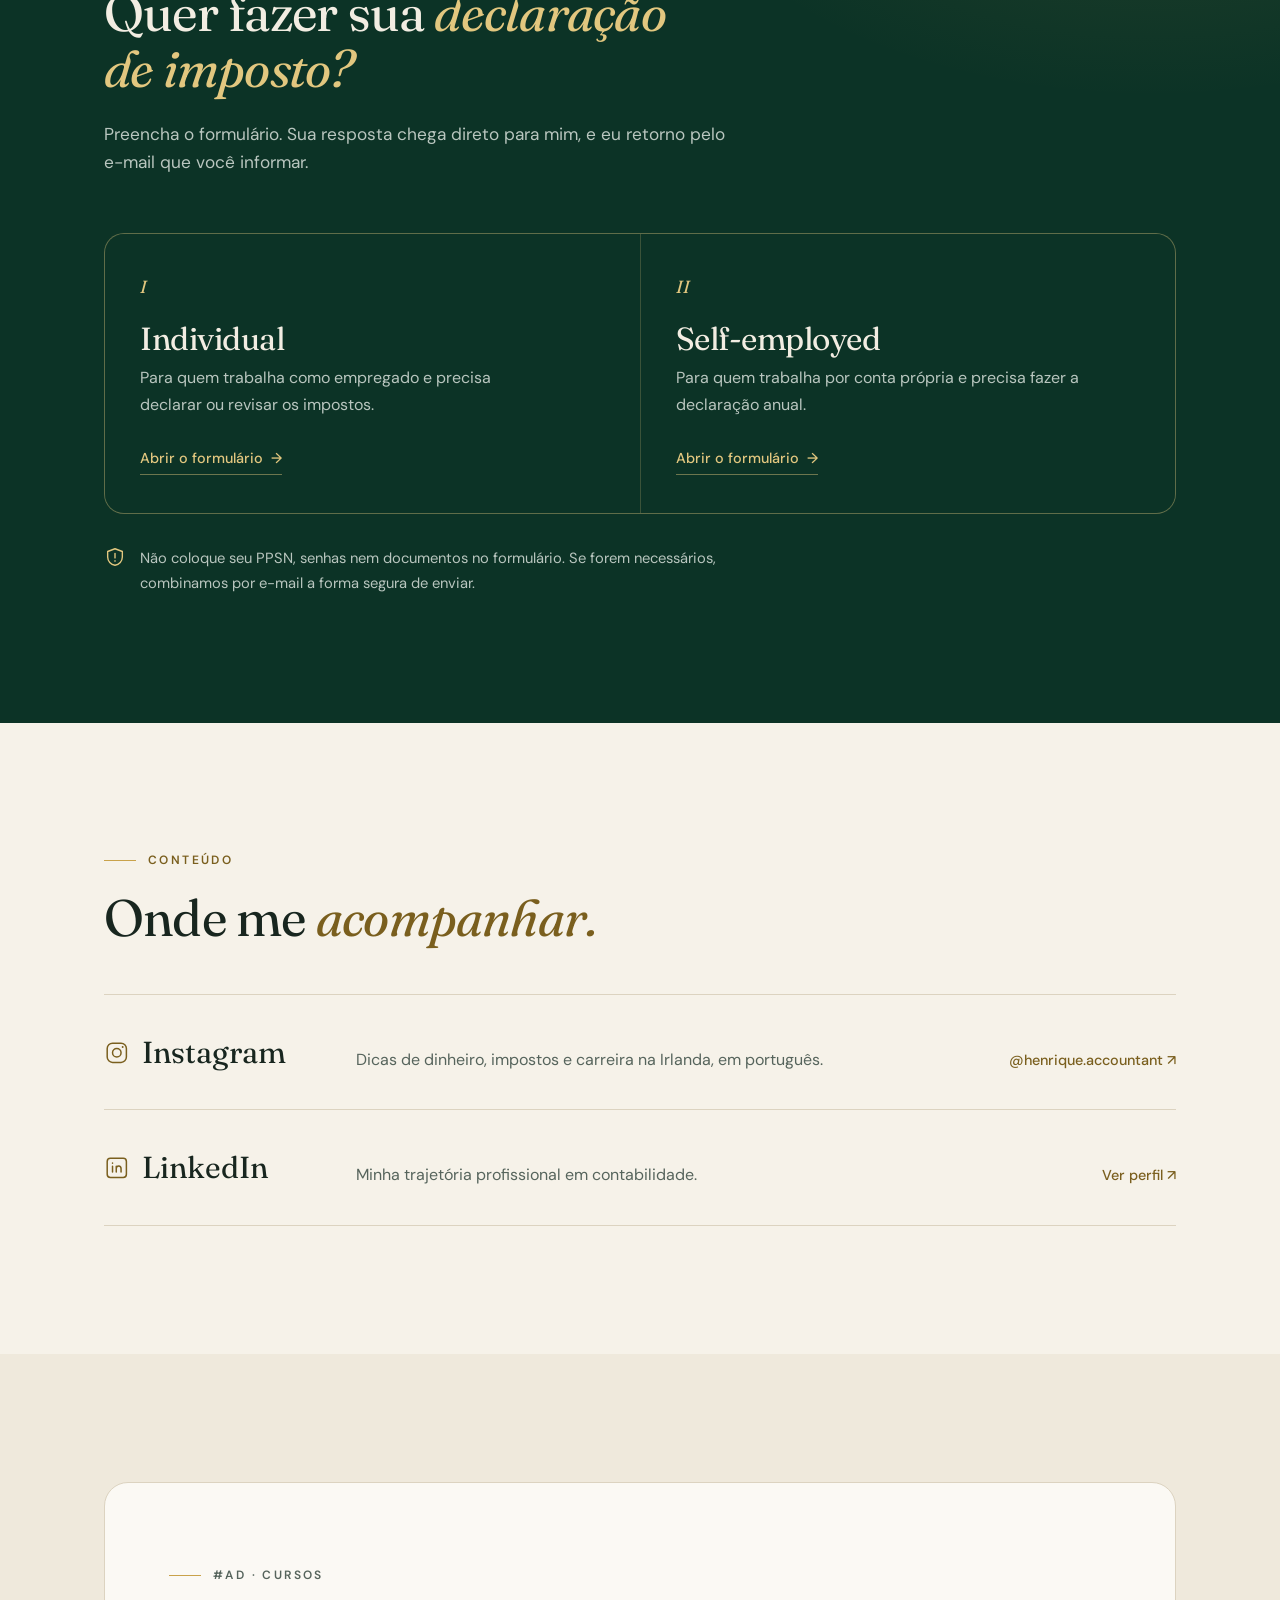
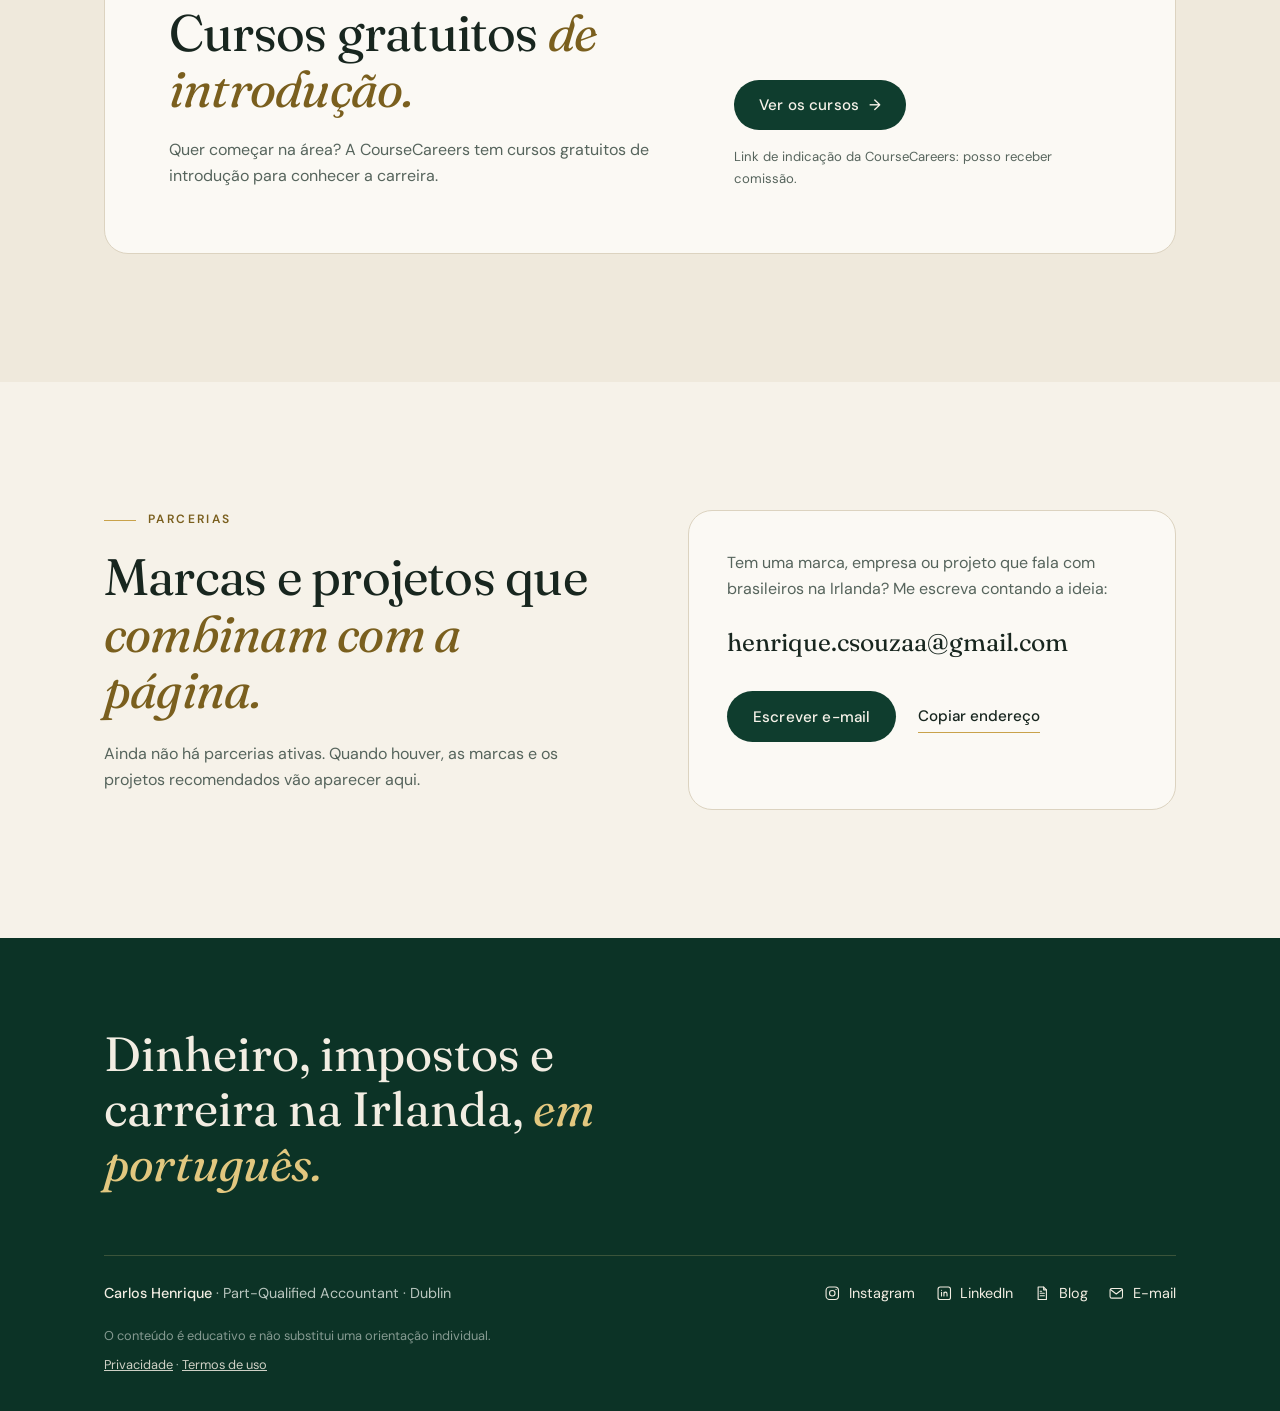
==== commit 5593ceef: "Política de privacidade e termos de uso; apagar aluno que comprou mantém só o registro da venda" ====
--- a/public/index.html
+++ b/public/index.html
@@ -80,7 +80,7 @@
                     <h1>Dinheiro, impostos e carreira na Irlanda, <em>explicados em português.</em></h1>
                     <p class="hero__lead">Para brasileiros que moram na Irlanda e querem entender o próprio dinheiro, acertar os impostos e construir uma carreira em contabilidade.</p>
                     <div class="hero__botoes">
-                        <a href="https://tally.so/r/2EqxZj" target="_blank" rel="noopener" class="botao">Fazer minha declaração <span aria-hidden="true">→</span></a>
+                        <a href="declaracao/formulario/" class="botao">Fazer minha declaração <span aria-hidden="true">→</span></a>
                         <a href="https://www.instagram.com/henrique.accountant/" target="_blank" rel="noopener" class="link-seta">Seguir no Instagram</a>
                     </div>
                 </div>
@@ -121,13 +121,13 @@
                     <p class="cabeca__texto">Preencha o formulário. Sua resposta chega direto para mim, e eu retorno pelo e-mail que você informar.</p>
                 </div>
                 <div class="opcoes">
-                    <a class="opcao" href="https://tally.so/r/2EqxZj" target="_blank" rel="noopener">
+                    <a class="opcao" href="declaracao/formulario/">
                         <span class="opcao__num">I</span>
                         <h3>Individual</h3>
                         <p>Para quem trabalha como empregado e precisa declarar ou revisar os impostos.</p>
                         <span class="opcao__link">Abrir o formulário <span aria-hidden="true">→</span></span>
                     </a>
-                    <a class="opcao" href="https://tally.so/r/2EqxZj" target="_blank" rel="noopener">
+                    <a class="opcao" href="declaracao/formulario/">
                         <span class="opcao__num">II</span>
                         <h3>Self-employed</h3>
                         <p>Para quem trabalha por conta própria e precisa fazer a declaração anual.</p>
@@ -212,6 +212,7 @@
                 </nav>
             </div>
             <p class="rodape__aviso">O conteúdo é educativo e não substitui uma orientação individual.</p>
+            <p class="rodape__legal"><a href="privacidade/">Privacidade</a> · <a href="termos/">Termos de uso</a></p>
         </div>
     </footer>
 
--- a/public/style.css
+++ b/public/style.css
@@ -228,41 +228,8 @@
 .conta__cursos h2 { font-size: 1.4rem; }
 .conta__cursos p { margin-top: .4rem; color: var(--suave); }
 
-/* Painel do administrador */
+/* Utilitários da área do aluno */
 .sr-only { position: absolute; width: 1px; height: 1px; overflow: hidden; clip: rect(0 0 0 0); white-space: nowrap; }
-.conta__admin { margin-top: -0.6rem; margin-bottom: 1.6rem; }
-.admin { padding-top: 48px; padding-bottom: 96px; }
-.admin__topo { display: flex; flex-wrap: wrap; justify-content: space-between; align-items: flex-end; gap: 1rem; }
-.admin__topo h1 { margin-top: 1rem; font-size: clamp(2rem, 6vw, 3rem); }
-.admin__topo h1 em { font-style: italic; color: var(--ouro-texto); }
-.admin__numeros { margin-top: 2.4rem; display: grid; gap: 12px; }
-@media (min-width: 700px) { .admin__numeros { grid-template-columns: repeat(3, 1fr); } }
-.admin__numeros div { padding: 1.4rem 1.6rem; border-radius: 18px; background: var(--superficie); border: 1px solid var(--linha); }
-.admin__numeros strong { display: block; font-family: var(--titulo); font-weight: 500; font-size: 2.4rem; line-height: 1; }
-.admin__numeros span { display: block; margin-top: .5rem; font-size: .88rem; color: var(--suave); }
-.admin__lista { margin-top: 2.4rem; }
-.admin__busca { display: flex; flex-wrap: wrap; justify-content: space-between; align-items: center; gap: 1rem; margin-bottom: 1rem; }
-.admin__busca h2 { font-size: 1.8rem; }
-.admin__busca .campo { flex: 1; max-width: 360px; min-width: 220px; }
-.admin__tabela { border-radius: 18px; border: 1px solid var(--linha); background: var(--superficie); overflow: hidden; }
-.admin__tabela table { width: 100%; border-collapse: collapse; font-size: .95rem; }
-.admin__tabela th { padding: .9rem 1.1rem; text-align: left; font-size: .75rem; font-weight: 600; letter-spacing: .12em; text-transform: uppercase; color: var(--suave); border-bottom: 1px solid var(--linha); }
-.admin__tabela td { padding: .9rem 1.1rem; border-bottom: 1px solid var(--linha); overflow-wrap: anywhere; }
-.admin__tabela tr:last-child td { border-bottom: 0; }
-.admin__apagar { padding: .4rem .8rem; border-radius: 8px; border: 1px solid #E5B9A6; background: none; color: #8A3517; font: 500 .85rem var(--corpo); cursor: pointer; }
-.admin__apagar:hover { background: #FBEDE6; }
-.admin__selo { font-size: .78rem; font-weight: 600; color: var(--ouro-texto); }
-.admin__vazio { margin-top: 1rem; color: var(--suave); }
-/* No celular, cada aluno vira um cartão */
-@media (max-width: 640px) {
-  .admin__tabela thead { display: none; }
-  .admin__tabela tr { display: block; padding: .9rem 1.1rem; border-bottom: 1px solid var(--linha); }
-  .admin__tabela tr:last-child { border-bottom: 0; }
-  .admin__tabela td { display: block; padding: .15rem 0; border: 0; }
-  .admin__tabela td[data-rotulo="Nome"] { font-weight: 600; }
-  .admin__tabela td[data-rotulo="E-mail"], .admin__tabela td[data-rotulo="Cadastro"] { color: var(--suave); font-size: .88rem; }
-  .admin__tabela td:last-child { margin-top: .6rem; }
-}
 
 /* Elementos com "hidden" ficam escondidos mesmo com display definido */
 [hidden] { display: none !important; }
@@ -284,8 +251,164 @@
   .botao--pequeno { padding: .5rem .7rem; }
 }
 
-/* Rodapé: quatro links com ícone cabem melhor no celular */
+/* Rodapé: no celular, os links viram uma fileira de ícones redondos (o nome continua lá para leitores de tela) */
 .rodape nav { gap: .8rem 1.3rem; }
 @media (max-width: 600px) {
-  .rodape nav { display: grid; grid-template-columns: repeat(2, max-content); gap: .9rem 2rem; }
+  .rodape__linha { flex-direction: column; gap: 1.4rem; }
+  .rodape nav { order: -1; display: flex; flex-wrap: nowrap; gap: .75rem; }
+  .rodape .rede { width: 46px; height: 46px; justify-content: center; gap: 0; border-radius: 50%; font-size: 0;
+    border: 1px solid rgba(226, 199, 127, .35); transition: background .2s, border-color .2s; }
+  .rodape .rede:hover, .rodape .rede:focus-visible { background: rgba(226, 199, 127, .12); border-color: var(--ouro-claro); }
+  .rodape .rede .icone { width: 20px; height: 20px; }
 }
+
+/* Esqueci minha senha */
+.conta__esqueci { margin-top: -.4rem; font-size: .88rem; text-align: right; }
+.conta__esqueci a { color: var(--ouro-texto); }
+.conta__ok { margin-top: 1.6rem; padding: 1.1rem 1.2rem; border-radius: 14px; background: #EEF3EC; color: #23452F; font-size: .95rem; }
+.conta__ok p + p { margin-top: .5rem; }
+
+/* Cursos: página de venda e área do aluno */
+.curso .duas { align-items: start; }
+.curso__texto { padding-bottom: 0; }
+.curso__compra { position: sticky; top: 96px; padding: 2rem; border-radius: 20px; background: var(--superficie); border: 1px solid var(--linha); display: grid; gap: 1rem; }
+.curso__preco { font-family: var(--titulo); font-size: 2.6rem; line-height: 1; }
+.curso__compra .botao { justify-content: center; }
+.curso__compra .botao:disabled { opacity: .6; cursor: wait; }
+.curso__compra .nota a { color: var(--ouro-texto); }
+.conta__cursos a { color: var(--ouro-texto); font-weight: 600; }
+.conta__lista { margin-top: .8rem; list-style: none; padding: 0; display: grid; gap: .6rem; }
+.conta__lista li { padding: .9rem 1rem; border-radius: 12px; background: var(--superficie); border: 1px solid var(--linha); }
+.conta__lista strong { display: block; }
+.conta__lista span { display: block; margin-top: .2rem; font-size: .85rem; color: var(--suave); }
+.conta__aviso { margin-top: 1.4rem; padding: .9rem 1rem; border-radius: 12px; font-size: .92rem; }
+.conta__aviso--ok { background: #E4F1E8; color: #1F5A3A; }
+.conta__aviso--espera { background: #F5ECD3; color: #6B531A; }
+.conta__aviso--erro { background: #FBEDE6; color: #8A3517; }
+
+/* Aulas (etapa 3): página da aula, lista de aulas e barra de progresso */
+.barra { height: 6px; border-radius: 999px; background: var(--linha); overflow: hidden; margin-top: .6rem; }
+.barra span { display: block; height: 100%; border-radius: inherit; background: var(--verde); transition: width .4s; }
+.conta__lista .botao { margin-top: .9rem; color: var(--fundo); }
+.conta__lista .barra { max-width: 320px; }
+
+.aula { padding: 32px 0 96px; }
+.aula__grade { display: grid; gap: 40px; }
+@media (min-width: 1000px) { .aula__grade { grid-template-columns: minmax(0, 1fr) 340px; gap: 56px; align-items: start; } }
+.aula__curso { font-size: .9rem; margin-bottom: 1.2rem; }
+.aula__curso a { color: var(--suave); text-decoration: none; }
+.aula__curso a:hover { color: var(--ouro-texto); }
+.aula__video { position: relative; aspect-ratio: 16 / 9; border-radius: 16px; overflow: hidden; background: #0B1A14; box-shadow: 0 20px 50px -30px rgba(15, 61, 46, .55); }
+.aula__video iframe { position: absolute; inset: 0; width: 100%; height: 100%; border: 0; }
+.aula__video--vazio { display: grid; place-items: center; color: #DCD3C0; padding: 1rem; text-align: center; }
+.aula__meta { margin-top: 1.6rem; font-size: .78rem; font-weight: 600; letter-spacing: .12em; text-transform: uppercase; color: var(--ouro-texto); }
+.aula__titulo { margin-top: .5rem; font-size: clamp(1.8rem, 4vw, 2.6rem); }
+.aula__texto { margin-top: 1.4rem; }
+.aula__texto a { color: var(--ouro-texto); word-break: break-word; }
+.aula__acoes { margin-top: 2rem; display: grid; gap: .8rem; justify-items: start; }
+.aula__acoes .botao svg { width: 18px; height: 18px; fill: none; stroke: currentColor; stroke-width: 2.4; stroke-linecap: round; stroke-linejoin: round; }
+.botao--feito { background: #DFF0E5; color: #1F6B45; }
+.botao--feito:hover { background: #D2E9DA; }
+.aula__nav { margin-top: 2.4rem; padding-top: 1.4rem; border-top: 1px solid var(--linha); display: flex; flex-wrap: wrap; justify-content: space-between; gap: 1rem; font-size: .92rem; }
+.aula__lateral { padding: 1.4rem; border-radius: 20px; background: var(--superficie); border: 1px solid var(--linha); display: grid; gap: 1.2rem; }
+@media (min-width: 1000px) { .aula__lateral { position: sticky; top: 96px; max-height: calc(100vh - 120px); overflow-y: auto; } }
+.aulas__progresso { display: grid; gap: .3rem; font-size: .9rem; }
+.aulas__progresso .botao { margin-top: .6rem; justify-content: center; }
+.aulas__aviso { margin: 0; }
+
+.aulas { display: grid; gap: 1.6rem; }
+.aulas__modulo { display: grid; gap: .4rem; }
+.aulas__nome { font-size: .72rem; font-weight: 600; letter-spacing: .14em; text-transform: uppercase; color: var(--ouro-texto); }
+.aulas__lista { list-style: none; padding: 0; display: grid; gap: 2px; }
+.aulas__item a, .aulas__bloqueada { display: flex; align-items: center; gap: .7rem; padding: .6rem .7rem; border-radius: 10px; font-size: .92rem; text-decoration: none; }
+.aulas__item a:hover { background: var(--papel); }
+.aulas__item--atual a { background: var(--papel); font-weight: 600; }
+.aulas__bloqueada { color: var(--suave); }
+.aulas__icone { flex: none; width: 24px; height: 24px; border-radius: 50%; display: grid; place-items: center; border: 1px solid var(--linha); color: var(--suave); }
+.aulas__icone svg { width: 12px; height: 12px; fill: currentColor; }
+.aulas__item--feita .aulas__icone { background: var(--verde); border-color: var(--verde); color: var(--fundo); }
+.aulas__item--feita .aulas__icone svg { fill: none; stroke: currentColor; stroke-width: 3; stroke-linecap: round; stroke-linejoin: round; }
+.aulas__titulo { flex: 1; min-width: 0; }
+.aulas__titulo em { font-weight: 400; color: var(--suave); }
+.aulas__tempo { flex: none; font-size: .8rem; color: var(--suave); }
+.aulas__gratis { flex: none; font-size: .72rem; font-weight: 600; padding: .2rem .55rem; border-radius: 999px; background: #F5ECD3; color: var(--ouro-texto); }
+
+/* Página de venda: conteúdo do curso */
+.curso__aulas h2 { margin-top: 1rem; font-size: clamp(1.6rem, 3vw, 2.2rem); }
+.aulas--venda { margin-top: 2rem; max-width: 760px; }
+.aulas--venda .aulas__item a, .aulas--venda .aulas__bloqueada { padding: .85rem 1rem; background: var(--superficie); border: 1px solid var(--linha); color: var(--texto); }
+.aulas--venda .aulas__lista { gap: .5rem; }
+.curso__inclui { font-size: .92rem; font-weight: 500; }
+.curso__tem { font-family: var(--titulo); font-size: 1.6rem; line-height: 1.2; }
+.aula__texto.post__texto { padding-bottom: 0; }
+
+/* Mensagens */
+.conta__ajuda { display: flex; align-items: center; gap: .9rem; margin: -1rem 0 2rem; padding: 1rem 1.2rem; border-radius: 14px;
+  background: var(--superficie); border: 1px solid var(--linha); font-size: 1.1rem; font-weight: 500; text-decoration: none; transition: border-color .2s, background .2s; }
+.conta__ajuda:hover { border-color: var(--ouro); background: #FBF4E2; }
+.conta__ajuda svg { width: 26px; height: 26px; flex: none; fill: none; stroke: currentColor; stroke-width: 1.8; stroke-linecap: round; stroke-linejoin: round; }
+.conta__ajuda span:first-of-type { flex: 1; }
+.conta__selo { padding: .2rem .65rem; border-radius: 999px; background: var(--verde); color: var(--fundo); font-size: .78rem; font-weight: 600; white-space: nowrap; }
+.chat .nota { margin-top: .6rem; }
+.chat__lista { margin-top: 1.6rem; display: flex; flex-direction: column; gap: .8rem; max-height: 55vh; min-height: 160px; overflow-y: auto;
+  padding: 1rem; border-radius: 16px; background: var(--fundo); border: 1px solid var(--linha); }
+.chat__vazio { margin: auto; color: var(--suave); font-size: .92rem; text-align: center; }
+.chat__msg { max-width: 85%; padding: .7rem .95rem; border-radius: 16px; }
+.chat__msg--minha { align-self: flex-end; background: var(--verde); color: var(--fundo); border-bottom-right-radius: 4px; }
+.chat__msg--deles { align-self: flex-start; background: var(--superficie); border: 1px solid var(--linha); border-bottom-left-radius: 4px; }
+.chat__autor { font-size: .72rem; opacity: .75; margin-bottom: .15rem; }
+.chat__texto { white-space: pre-wrap; overflow-wrap: anywhere; font-size: .95rem; line-height: 1.5; }
+.chat__msg--minha a { color: var(--ouro-claro); }
+.chat__msg--deles a { color: var(--ouro-texto); }
+.chat__form { margin-top: 1rem; display: grid; gap: .7rem; }
+.chat__form textarea { width: 100%; padding: .85rem 1rem; border-radius: 14px; border: 1px solid var(--linha); background: var(--superficie);
+  font: 400 1rem/1.5 var(--corpo); color: var(--texto); resize: vertical; min-height: 84px; }
+.chat__form textarea:focus { outline: 2px solid var(--ouro); outline-offset: 1px; border-color: transparent; }
+.chat__form .botao { justify-self: end; }
+.chat__form .botao:disabled { opacity: .6; cursor: wait; }
+
+/* Blog: imagens dentro do post e aviso de rascunho (só administradores veem) */
+.post__texto figure { margin-top: 1.8rem; }
+.post__texto figure img { width: 100%; }
+.post__texto code { padding: .1rem .35rem; border-radius: 6px; background: var(--papel); font-size: .9em; }
+.post__texto hr { border: 0; border-top: 1px solid var(--linha); margin: 2.4rem 0; }
+.post__rascunho { margin-bottom: 1.4rem; padding: .8rem 1rem; border-radius: 12px; background: #F5ECD3; color: var(--ouro-texto); font-size: .9rem; font-weight: 500; }
+.post__rascunho a { color: inherit; }
+.post__cabeca + .caixa { max-width: 780px; } /* texto alinhado com o título */
+
+/* Formulário de pedido de declaração */
+.formulario__cartao { max-width: 720px; margin: 0 auto; padding: clamp(1.4rem, 4vw, 2.6rem); border-radius: 24px; background: var(--superficie);
+  border: 1px solid var(--linha); display: grid; gap: 1.6rem; }
+.formulario__cartao:focus { outline: none; }
+.formulario .campo select, .formulario .campo textarea { width: 100%; padding: .85rem 1rem; border-radius: 12px; border: 1px solid var(--linha);
+  background: var(--fundo); font: 400 1rem/1.5 var(--corpo); color: var(--texto); }
+.formulario .campo textarea { resize: vertical; }
+.formulario .campo select:focus, .formulario .campo textarea:focus { outline: 2px solid var(--ouro); outline-offset: 1px; border-color: transparent; }
+.grupo { border: 0; padding: 0; margin: 0; display: grid; gap: .55rem; }
+.grupo legend { margin-bottom: .6rem; font-size: .9rem; font-weight: 500; }
+.grupo__linha { display: flex; flex-wrap: wrap; gap: .55rem; }
+.escolha { display: flex; align-items: center; gap: .75rem; padding: .8rem 1rem; border-radius: 12px; border: 1px solid var(--linha);
+  background: var(--fundo); cursor: pointer; transition: border-color .2s, background .2s; }
+.escolha:hover { border-color: var(--ouro); }
+.escolha:has(input:checked) { border-color: var(--verde); background: #E4EDE6; }
+.escolha:has(input:focus-visible) { outline: 2px solid var(--ouro); outline-offset: 2px; }
+.escolha input { width: 18px; height: 18px; flex: none; accent-color: var(--verde); }
+.escolha--curta { padding: .7rem 1.1rem; }
+.formulario__duas { display: grid; gap: 1.6rem; }
+@media (min-width: 640px) { .formulario__duas { grid-template-columns: 1fr 1fr; } }
+.formulario__alerta { padding: .9rem 1.1rem; border-radius: 12px; background: #F5ECD3; color: var(--ouro-texto); font-size: .9rem; }
+.formulario__robo { position: absolute; left: -9999px; width: 1px; height: 1px; overflow: hidden; }
+.formulario__cartao .botao { justify-self: start; }
+.formulario__cartao .botao:disabled { opacity: .6; cursor: wait; }
+.formulario__ok h2 { font-size: clamp(1.8rem, 4vw, 2.4rem); }
+.formulario__ok strong { color: var(--texto); }
+
+/* Links de privacidade e termos */
+.rodape__legal { margin-top: .5rem; font-size: .8rem; opacity: .85; }
+.rodape__legal a { color: #F2EDE2; }
+.rodape__legal a:hover { color: var(--ouro-claro); }
+.conta__legal { font-size: .82rem; color: var(--suave); }
+.conta__legal a, .curso__compra .nota a { color: var(--ouro-texto); }
+.formulario .nota a { color: var(--ouro-texto); }
+.legal .post__cabeca h1 { margin-top: 1rem; }
+.legal .post__texto h3 { margin-top: 1.8rem; }
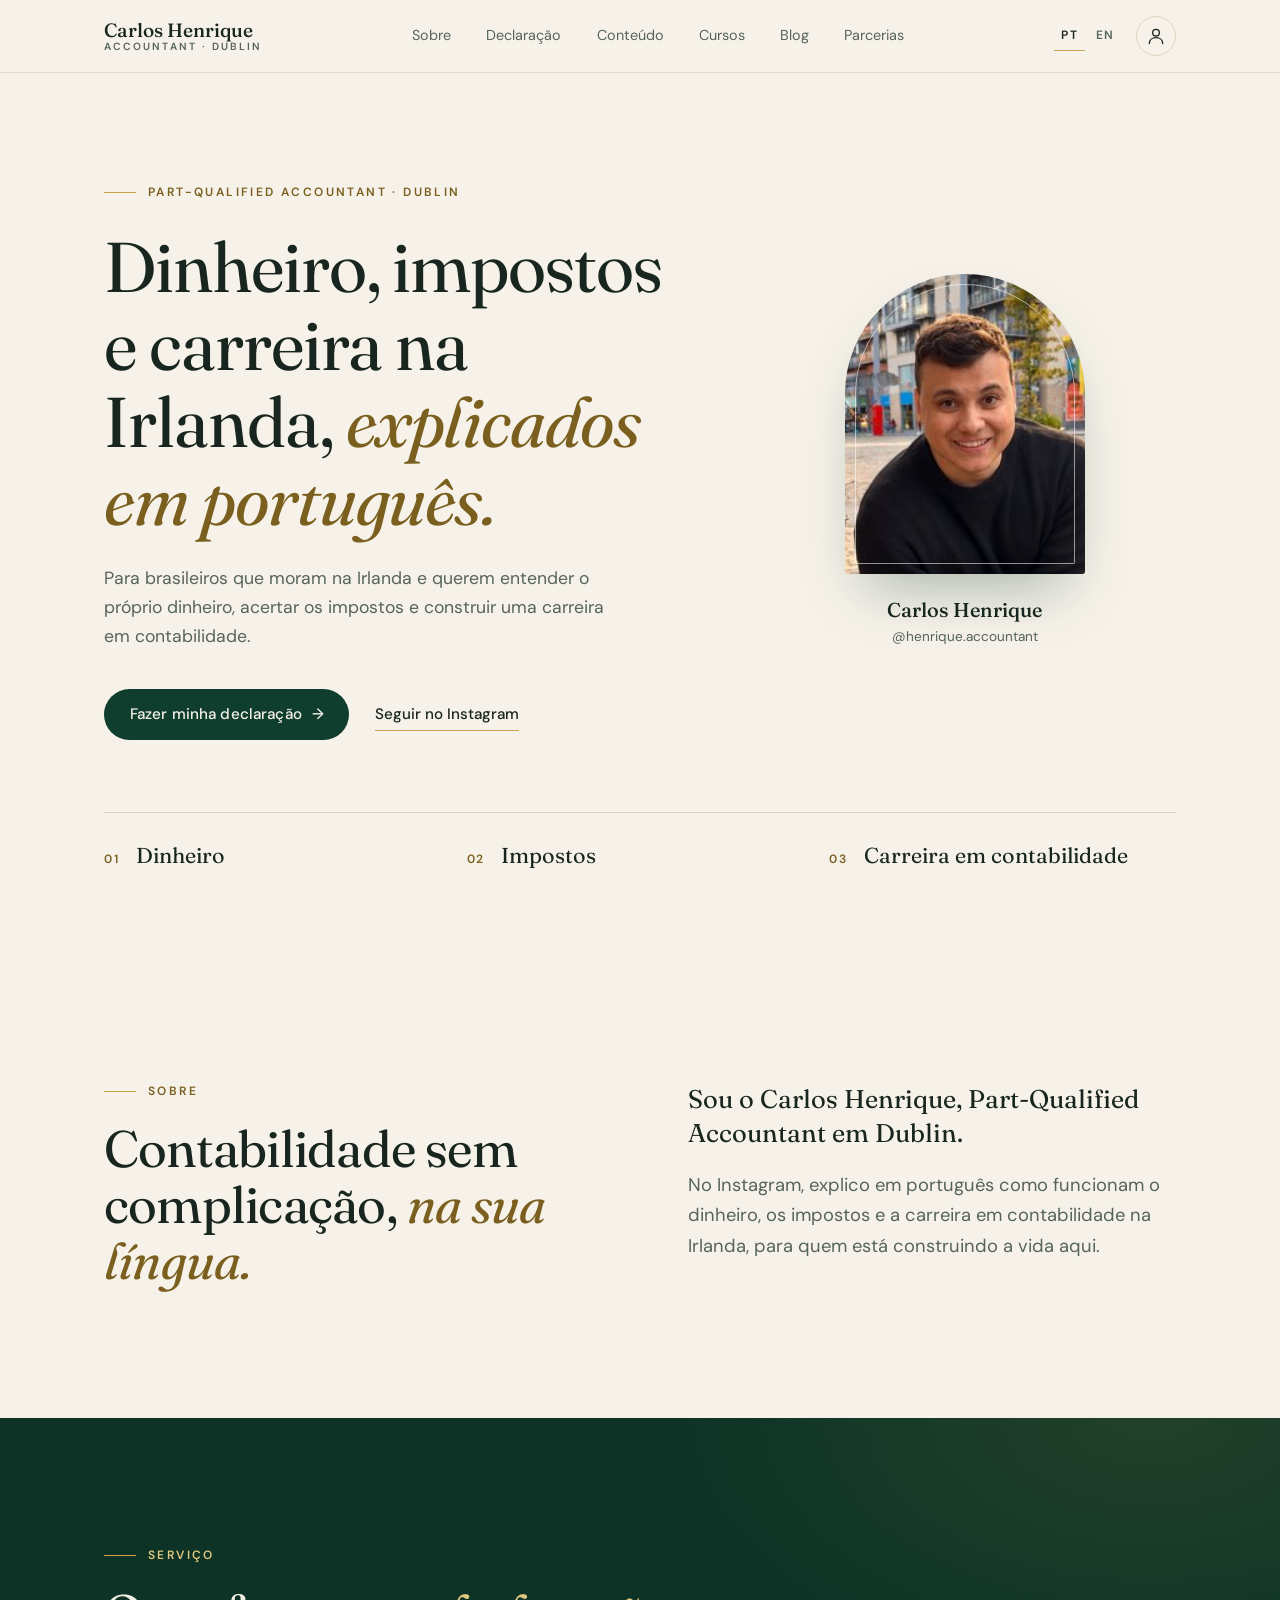
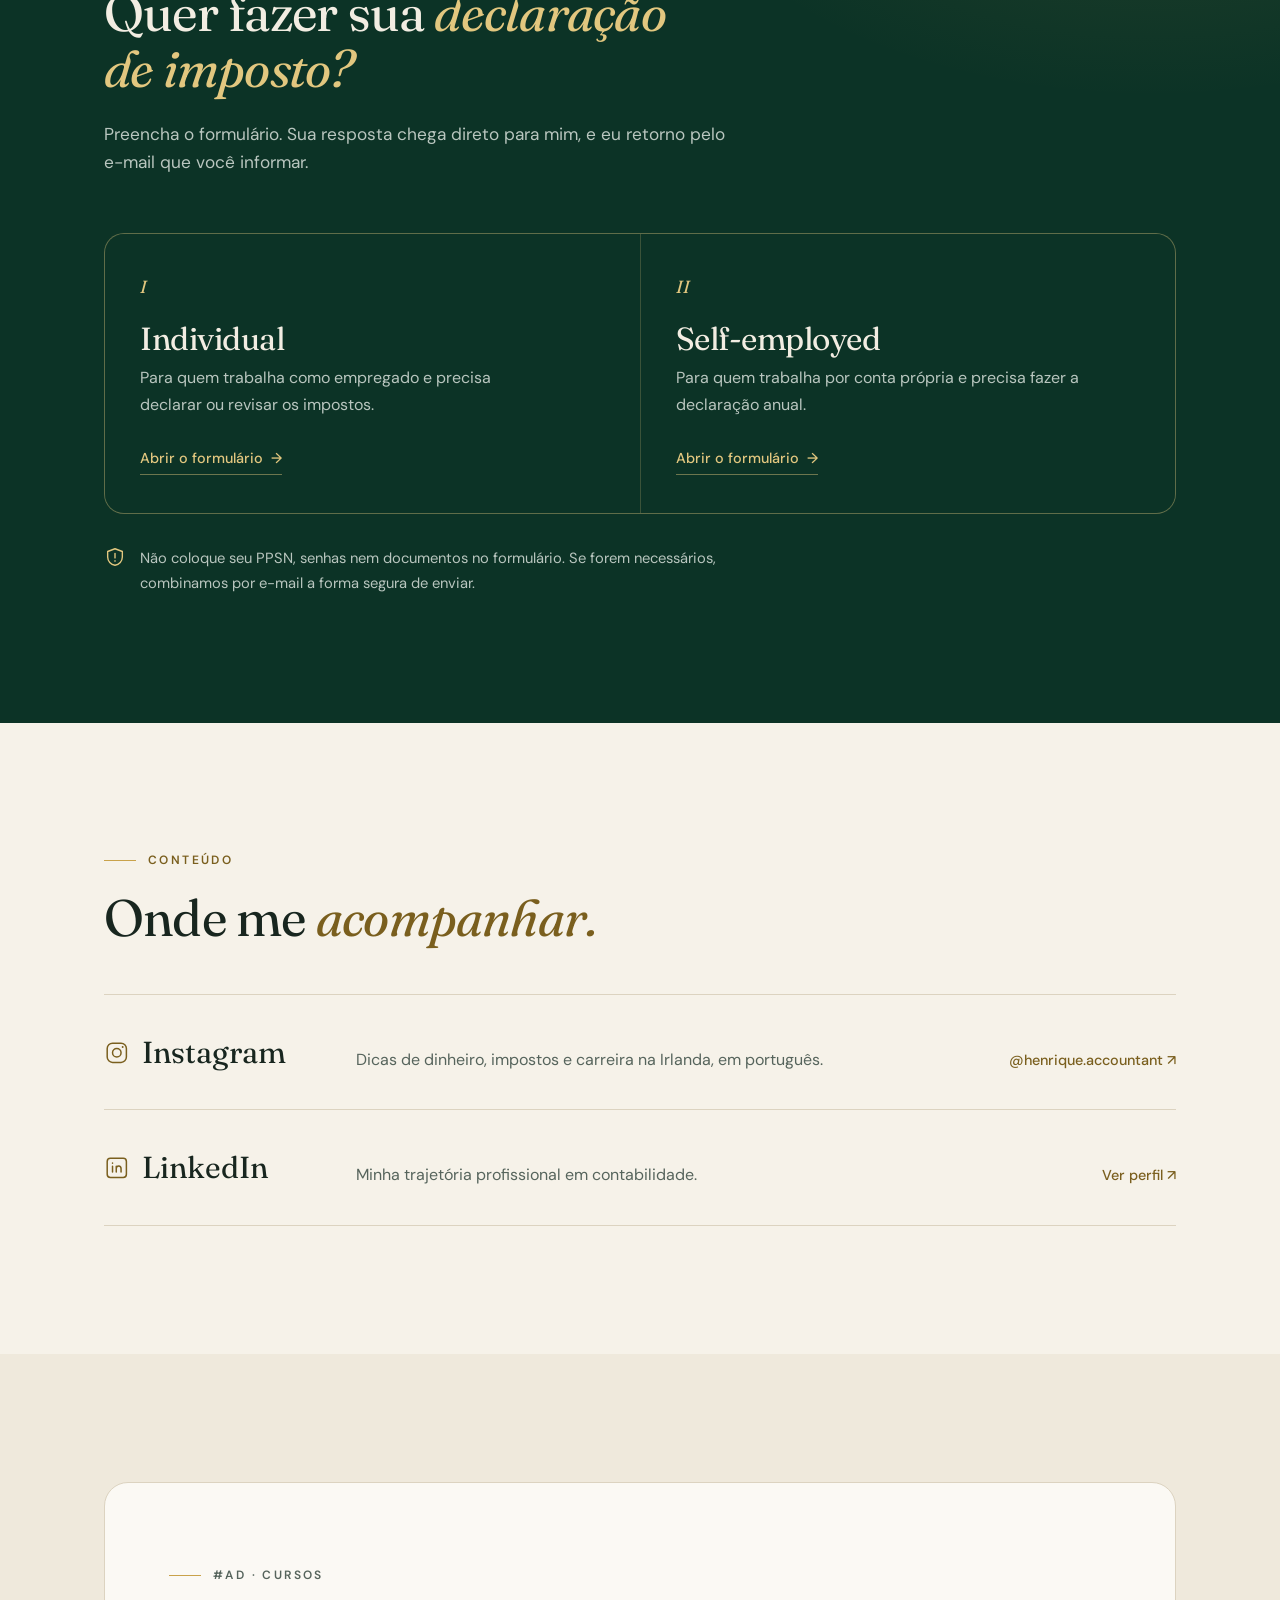
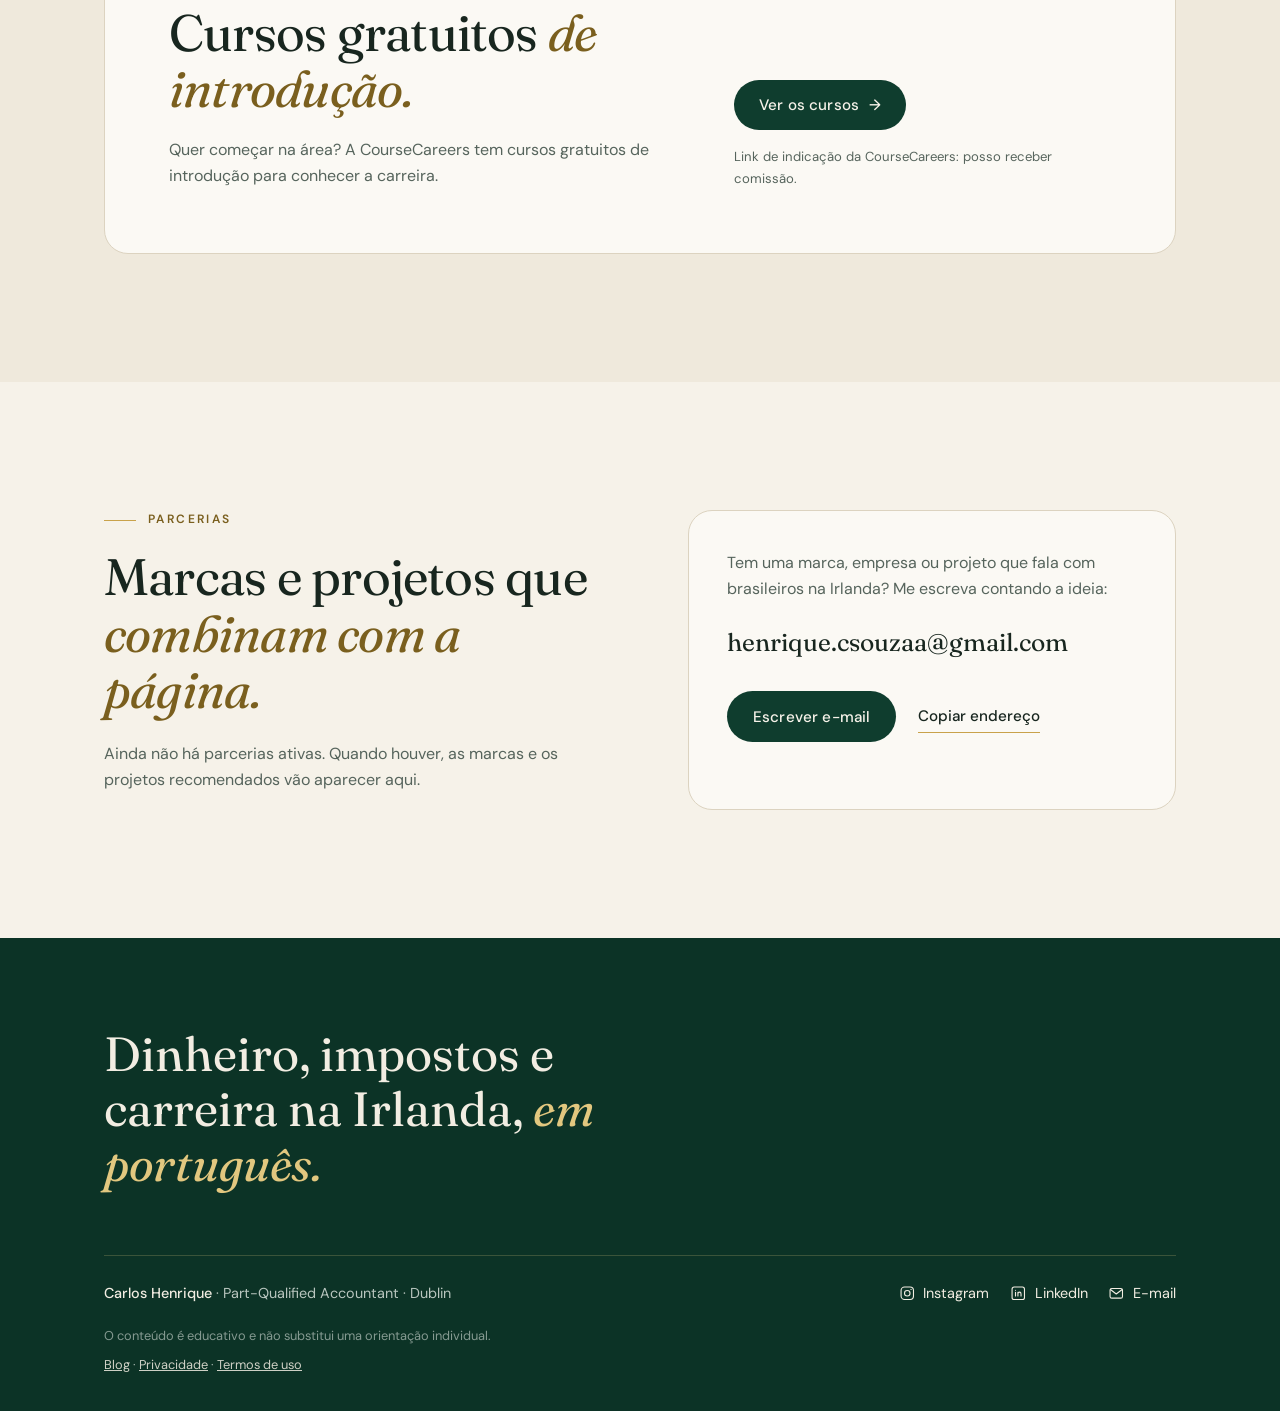
==== commit f386235c: "Rodapé: Blog sai dos ícones e vai para a linha de links" ====
--- a/public/index.html
+++ b/public/index.html
@@ -207,12 +207,11 @@
                 <nav aria-label="Redes sociais">
                     <a class="rede" href="https://www.instagram.com/henrique.accountant/" target="_blank" rel="noopener"><svg class="icone" viewBox="0 0 24 24" aria-hidden="true"><rect x="3" y="3" width="18" height="18" rx="5"/><circle cx="12" cy="12" r="4"/><circle cx="17.5" cy="6.5" r=".9" class="icone__ponto"/></svg>Instagram</a>
                     <a class="rede" href="https://www.linkedin.com/in/carlos-henrique-de-souza-ba167914a" target="_blank" rel="noopener"><svg class="icone" viewBox="0 0 24 24" aria-hidden="true"><rect x="3" y="3" width="18" height="18" rx="3"/><path d="M8 10.5V16M8 7.6v.1M11.5 16v-5.5M11.5 13c0-1.7 1-2.6 2.3-2.6s2.2.9 2.2 2.6V16"/></svg>LinkedIn</a>
-                    <a class="rede" href="/blog/"><svg class="icone" viewBox="0 0 24 24" aria-hidden="true"><path d="M6 3h8l4 4v14H6z"/><path d="M14 3v4h4M9 12h6M9 15.5h6M9 9h2"/></svg>Blog</a>
                     <a class="rede" href="#parcerias"><svg class="icone" viewBox="0 0 24 24" aria-hidden="true"><rect x="3" y="5" width="18" height="14" rx="2.5"/><path d="M3.5 6.5l8.5 6.5 8.5-6.5"/></svg>E-mail</a>
                 </nav>
             </div>
             <p class="rodape__aviso">O conteúdo é educativo e não substitui uma orientação individual.</p>
-            <p class="rodape__legal"><a href="privacidade/">Privacidade</a> · <a href="termos/">Termos de uso</a></p>
+            <p class="rodape__legal"><a href="blog/">Blog</a> · <a href="privacidade/">Privacidade</a> · <a href="termos/">Termos de uso</a></p>
         </div>
     </footer>
 
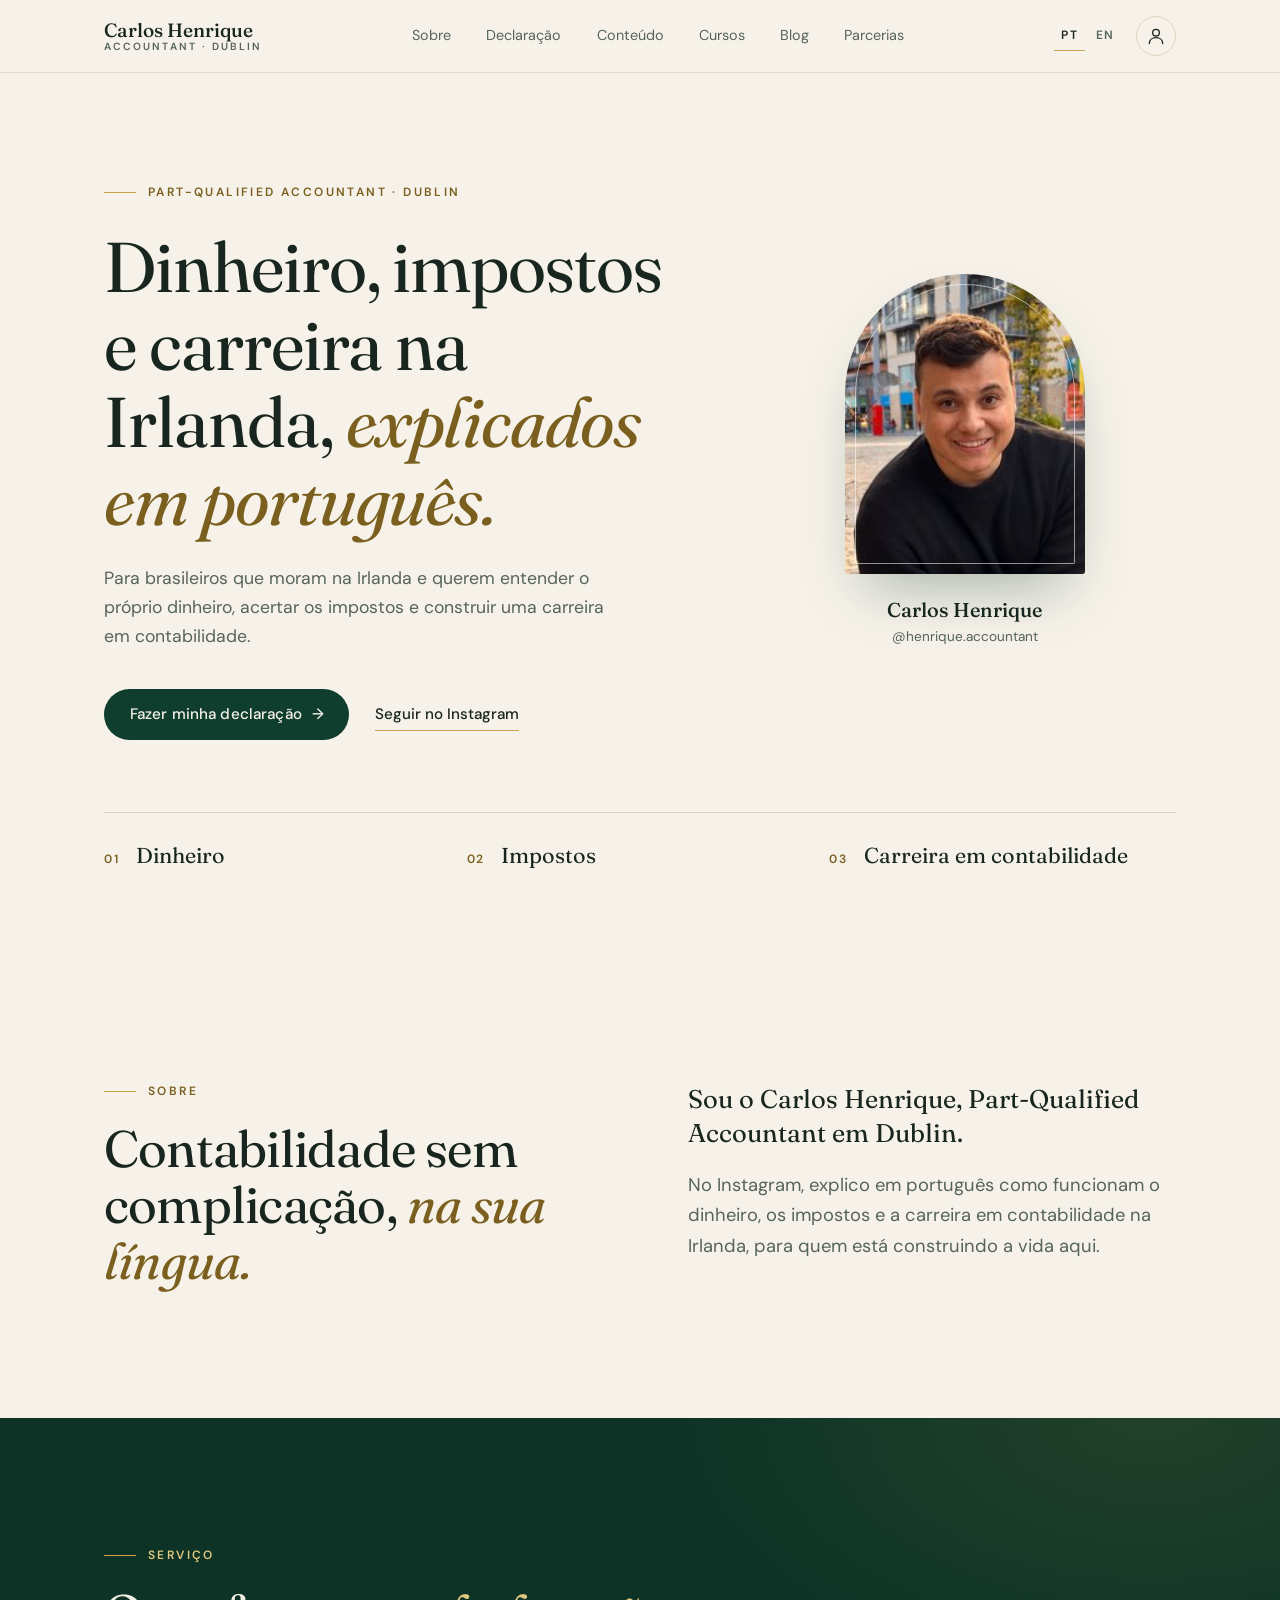
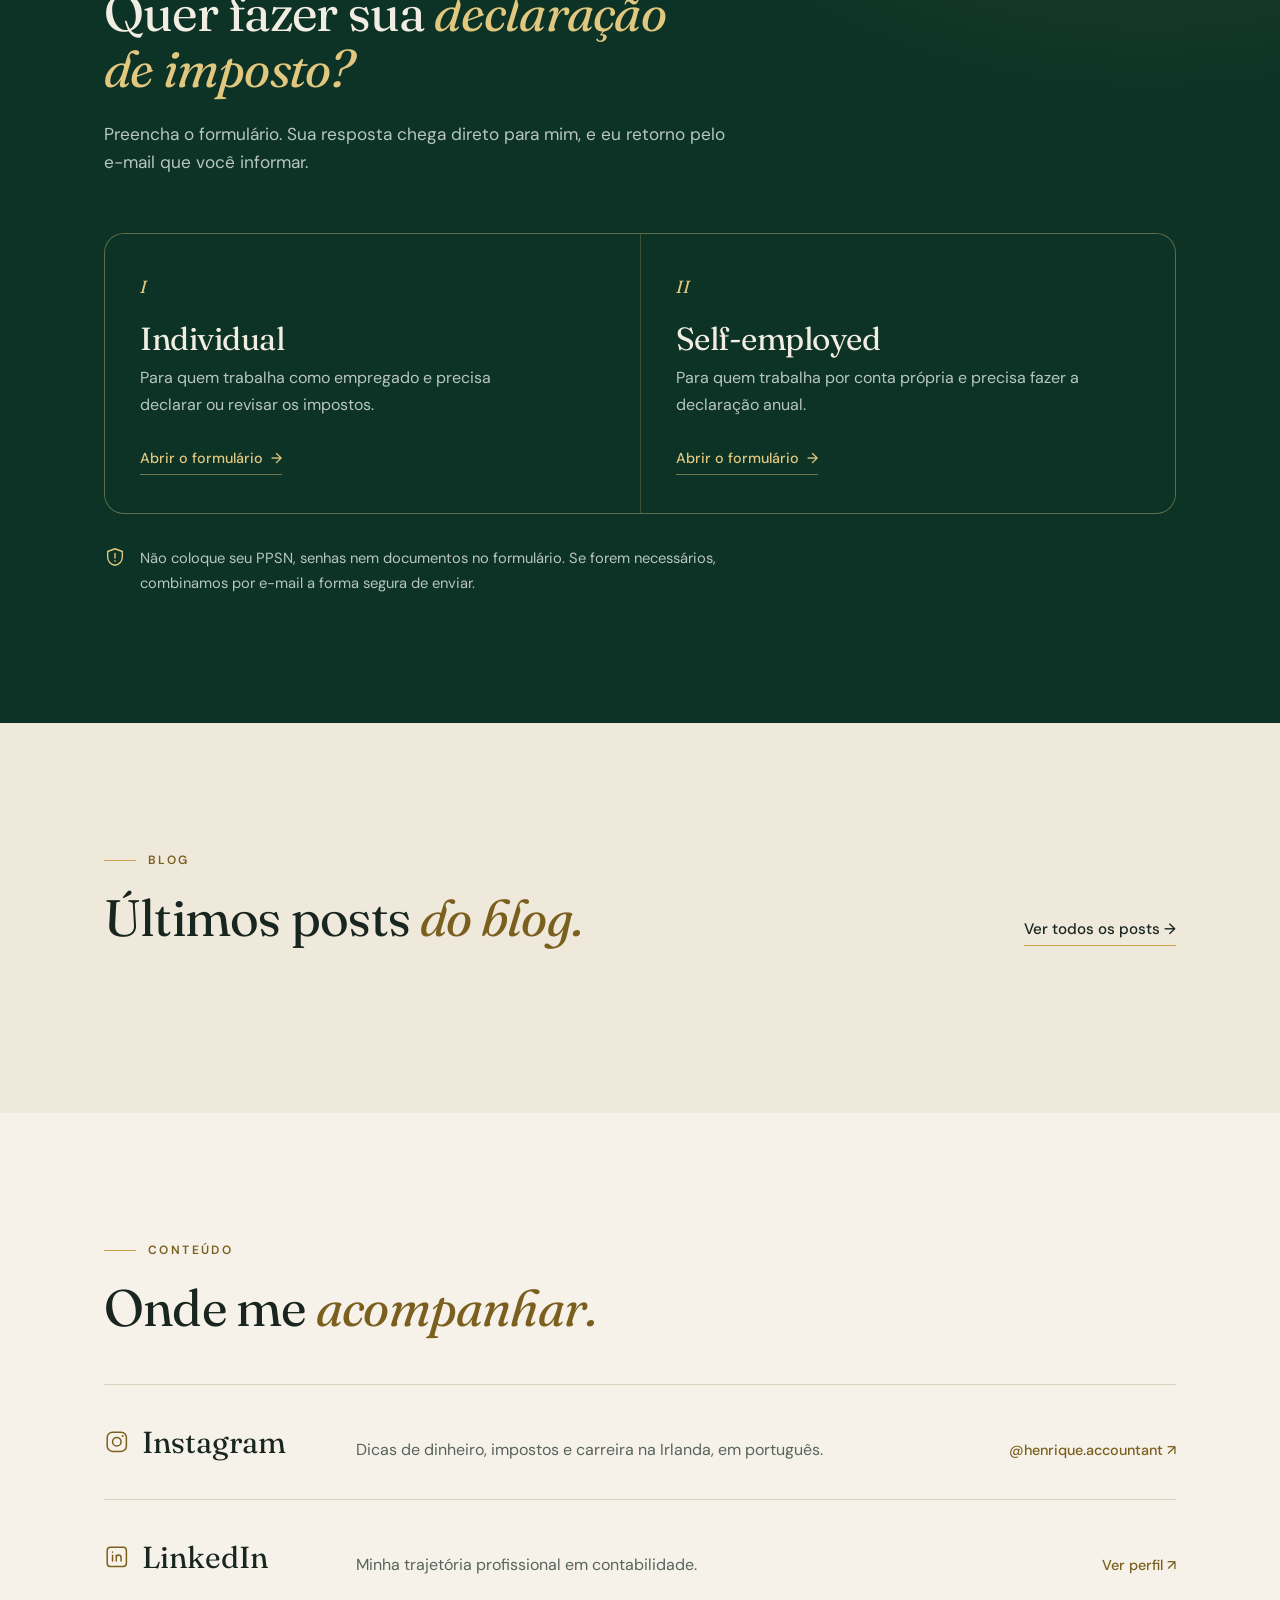
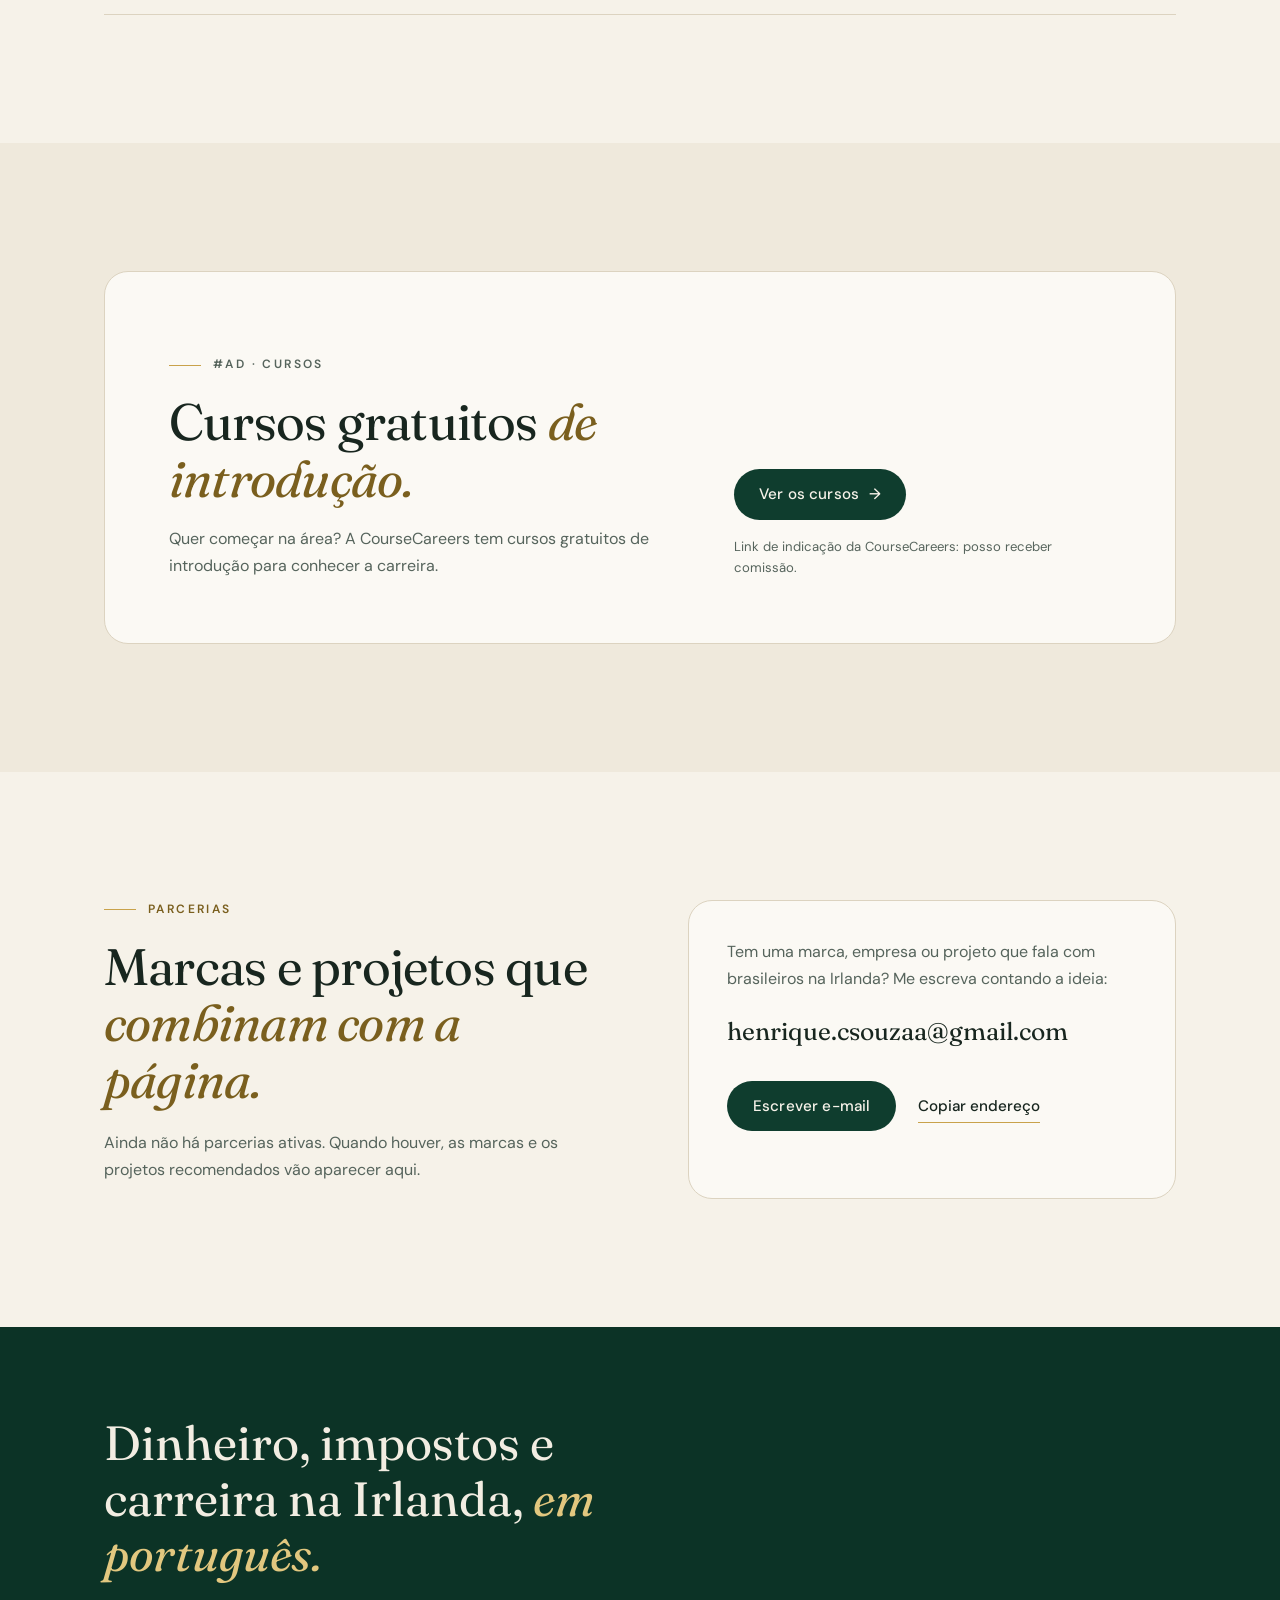
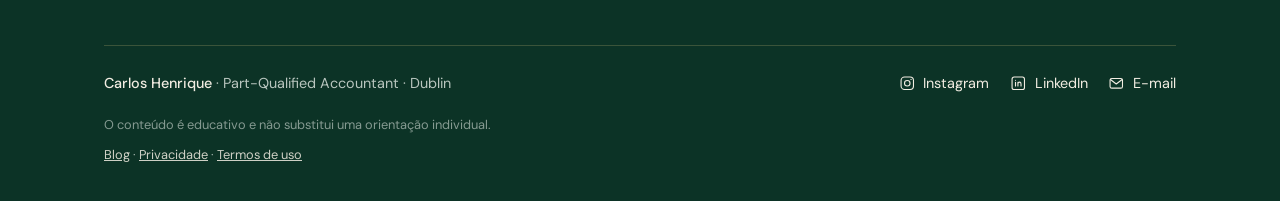
==== commit 7c7efd5e: "Página inicial: seção com os 3 últimos posts do blog" ====
--- a/public/index.html
+++ b/public/index.html
@@ -45,6 +45,7 @@
     <link rel="preconnect" href="https://fonts.googleapis.com">
     <link href="https://fonts.googleapis.com/css2?family=Fraunces:ital,opsz,wght@0,9..144,400;0,9..144,500;0,9..144,600;1,9..144,400;1,9..144,500&family=DM+Sans:wght@400;500;600&display=swap" rel="stylesheet">
     <link rel="stylesheet" href="style.css">
+    <script src="/menu.js" defer></script>
 </head>
 <body>
     <a class="pular" href="#conteudo">Pular para o conteúdo</a>
@@ -139,6 +140,20 @@
             </div>
         </section>
 
+        <!-- Últimos posts do blog: o Worker coloca os cartões aqui (src/blog.js); sem posts, a seção some -->
+        <section id="blog" class="secao secao--papel" data-ultimos-posts>
+            <div class="caixa">
+                <div class="cabeca cabeca--com-acao">
+                    <div>
+                        <p class="rotulo"><span class="rotulo__linha"></span>Blog</p>
+                        <h2>Últimos posts <em>do blog.</em></h2>
+                    </div>
+                    <a href="/blog/" class="link-seta">Ver todos os posts <span aria-hidden="true">→</span></a>
+                </div>
+                <div class="posts posts--home" data-posts></div>
+            </div>
+        </section>
+
         <!-- Conteúdo nas redes -->
         <section id="conteudo-redes" class="secao">
             <div class="caixa">
--- a/public/style.css
+++ b/public/style.css
@@ -412,3 +412,32 @@
 .formulario .nota a { color: var(--ouro-texto); }
 .legal .post__cabeca h1 { margin-top: 1rem; }
 .legal .post__texto h3 { margin-top: 1.8rem; }
+
+/* Menu do celular (☰), montado por menu.js */
+.topo__menu { display: inline-flex; align-items: center; justify-content: center; width: 40px; height: 40px; padding: 0; border-radius: 50%;
+  border: 1px solid var(--linha); background: none; color: var(--texto); cursor: pointer; transition: border-color .2s; }
+.topo__menu:hover { border-color: var(--ouro); }
+.topo__menu .icone { width: 20px; height: 20px; }
+.topo__menu path { transition: transform .25s, opacity .2s; transform-box: view-box; transform-origin: 12px 12px; }
+.topo__menu[aria-expanded="true"] .topo__menu-a { transform: rotate(45deg) translateY(5px); }
+.topo__menu[aria-expanded="true"] .topo__menu-b { opacity: 0; }
+.topo__menu[aria-expanded="true"] .topo__menu-c { transform: rotate(-45deg) translateY(-5px); }
+@media (min-width: 900px) { .topo__menu { display: none; } }
+@media (max-width: 400px) { .topo__menu { width: 36px; height: 36px; } }
+@media (max-width: 380px) { .topo__menu { width: 34px; height: 34px; } }
+.menu-celular { position: absolute; top: 100%; left: 0; right: 0; max-height: calc(100vh - 80px); overflow-y: auto; border-top: 1px solid var(--linha); background: var(--fundo); box-shadow: 0 18px 30px -20px rgba(15, 61, 46, .35); }
+.menu-celular__lista { display: grid; padding-top: .4rem; padding-bottom: 1rem; }
+.menu-celular a { padding: .95rem .2rem; border-bottom: 1px solid color-mix(in srgb, var(--linha) 60%, transparent); font-size: 1.05rem;
+  text-decoration: none; color: var(--texto); }
+.menu-celular a:hover { color: var(--ouro-texto); }
+.menu-celular__extra { color: var(--suave) !important; font-size: .95rem !important; }
+.menu-celular a:last-child { border-bottom: 0; }
+@media (min-width: 900px) { .menu-celular { display: none; } }
+
+/* Página inicial: últimos posts do blog */
+.cabeca--com-acao { max-width: none; display: flex; flex-wrap: wrap; align-items: flex-end; justify-content: space-between; gap: 1rem 2rem; }
+.cabeca--com-acao h2 { max-width: 18ch; }
+.posts--home { margin-top: 2.4rem; }
+@media (min-width: 960px) { .posts--home { grid-template-columns: repeat(3, 1fr); } .posts--home .post-cartao h2 { font-size: 1.45rem; } }
+.posts--home .post-cartao__texto { flex: 1; display: flex; flex-direction: column; }
+.posts--home .opcao__link { margin-top: auto; padding-top: 1.2rem; align-self: flex-start; }
